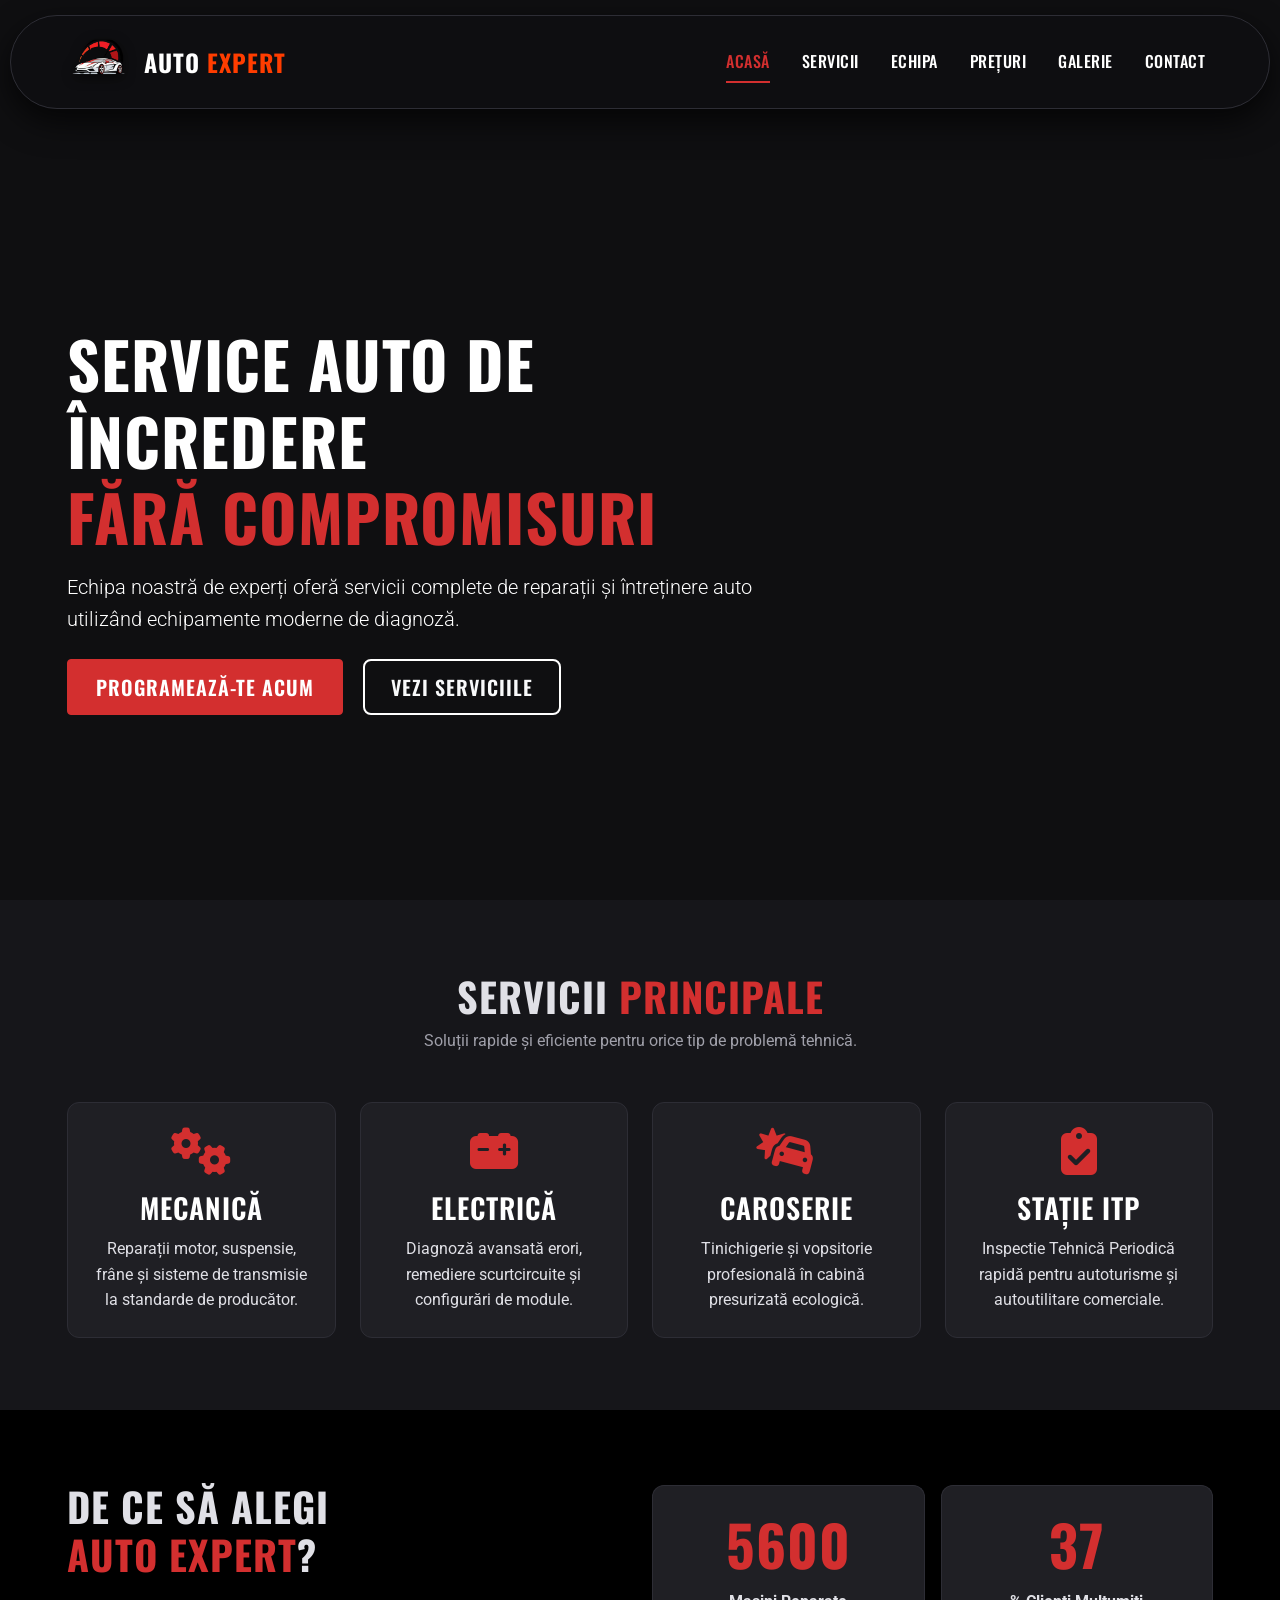
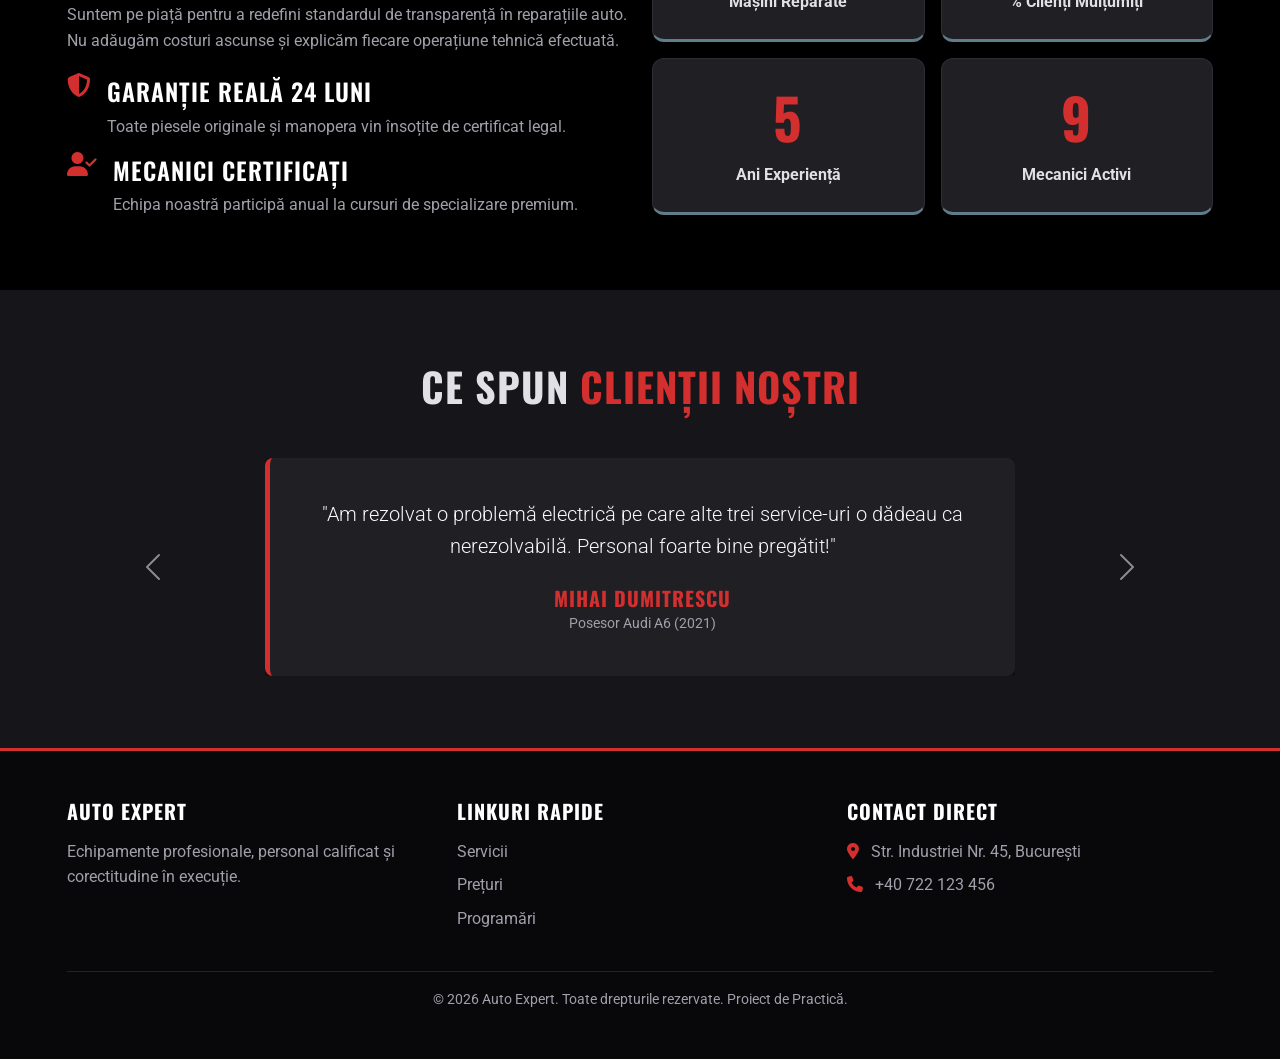
==== index.html @ 899c5a79 "Versiunea finala Auto Expert" ====
<!DOCTYPE html>
<html lang="ro">
<head>
    <meta charset="UTF-8">
    <meta name="viewport" content="width=device-width, initial-scale=1.0">
    <title>Auto Expert | Service Auto Profesional București</title>
    <meta name="description" content="Service auto premium dedicat siguranței tale. Oferim diagnoză computerizată, mecanică, electrică și caroserie cu garanție de 24 de luni.">
    <link href="https://cdn.jsdelivr.net/npm/bootstrap@5.3.2/dist/css/bootstrap.min.css" rel="stylesheet">
    <link href="https://cdnjs.cloudflare.com/ajax/libs/font-awesome/6.4.2/css/all.min.css" rel="stylesheet">
    <link rel="stylesheet" href="css/style.css">
</head>
<body>

<!-- ==========================================================================
   NAVIGARE PREMIUM (CAPSULĂ PLUTITOARE - AUTO EXPERT)
   ========================================================================== -->
<nav class="navbar navbar-expand-lg navbar-dark fixed-top navbar-premium-capsule" aria-label="Meniu Principal">
    <div class="container-fluid px-lg-4">
        <a class="navbar-brand premium-brand-flex" href="index.html">
    <img src="./img/logo/logo.svg" alt="Auto Expert Logo" class="logo-premium-vector">
    
    <span class="brand-text-digital">
        AUTO <span class="brand-text-red">EXPERT</span>
    </span>
</a>
        
        <button class="navbar-toggler" type="button" data-bs-toggle="collapse" data-bs-target="#navbarNav" aria-controls="navbarNav" aria-expanded="false" aria-label="Navigatie">
            <span class="navbar-toggler-icon"></span>
        </button>
        
        <div class="collapse navbar-collapse" id="navbarNav">
            <ul class="navbar-nav ms-auto align-items-center">
                <li class="nav-item"><a class="nav-link active" href="index.html">Acasă</a></li>
                <li class="nav-item"><a class="nav-link" href="services.html">Servicii</a></li>
                <li class="nav-item"><a class="nav-link" href="team.html">Echipa</a></li>
                <li class="nav-item"><a class="nav-link" href="prices.html">Prețuri</a></li>
                <li class="nav-item"><a class="nav-link" href="gallery.html">Galerie</a></li>
                <li class="nav-item"><a class="nav-link" href="contact.html">Contact</a></li>
            </ul>
        </div>
    </div>
</nav>

   <header class="hero-section text-white d-flex align-items-center" style="min-height: 100vh; background: linear-gradient(rgba(15, 15, 17, 0.7), rgba(15, 15, 17, 0.95)), url('https://images.unsplash.com/photo-1503376780353-7e6692767b70?q=80&w=1920') center/cover no-repeat; padding-top: 140px;">
        <div class="container">
            <div class="row">
                <div class="col-lg-8">
                    <h1 class="display-3 fw-bold mb-3">Service Auto de Încredere <br><span class="text-primary-custom">Fără Compromisuri</span></h1>
                    <p class="lead mb-4">Echipa noastră de experți oferă servicii complete de reparații și întreținere auto utilizând echipamente moderne de diagnoză.</p>
                    <a href="contact.html" class="btn btn-primary-custom btn-lg me-3">Programează-te acum</a>
                    <a href="services.html" class="btn btn-outline-light btn-lg">Vezi Serviciile</a>
                </div>
            </div>
        </div>
    </header>

    <section class="py-5 bg-dark-section">
        <div class="container py-4">
            <div class="text-center mb-5">
                <h2 class="h1 fw-bold">Servicii <span class="text-primary-custom">Principale</span></h2>
                <p class="text-muted">Soluții rapide și eficiente pentru orice tip de problemă tehnică.</p>
            </div>
            <div class="row g-4">
                <div class="col-md-3">
                    <div class="custom-card p-4 text-center h-100">
                        <i class="fa-solid fa-gears fa-3x text-primary-custom mb-3"></i>
                        <h3>Mecanică</h3>
                        <p class="text-muted mb-0">Reparații motor, suspensie, frâne și sisteme de transmisie la standarde de producător.</p>
                    </div>
                </div>
                <div class="col-md-3">
                    <div class="custom-card p-4 text-center h-100">
                        <i class="fa-solid fa-car-battery fa-3x text-primary-custom mb-3"></i>
                        <h3>Electrică</h3>
                        <p class="text-muted mb-0">Diagnoză avansată erori, remediere scurtcircuite și configurări de module.</p>
                    </div>
                </div>
                <div class="col-md-3">
                    <div class="custom-card p-4 text-center h-100">
                        <i class="fa-solid fa-car-burst fa-3x text-primary-custom mb-3"></i>
                        <h3>Caroserie</h3>
                        <p class="text-muted mb-0">Tinichigerie și vopsitorie profesională în cabină presurizată ecologică.</p>
                    </div>
                </div>
                <div class="col-md-3">
                    <div class="custom-card p-4 text-center h-100">
                        <i class="fa-solid fa-clipboard-check fa-3x text-primary-custom mb-3"></i>
                        <h3>Stație ITP</h3>
                        <p class="text-muted mb-0">Inspectie Tehnică Periodică rapidă pentru autoturisme și autoutilitare comerciale.</p>
                    </div>
                </div>
            </div>
        </div>
    </section>

    <section class="py-5 bg-black">
        <div class="container py-4">
            <div class="row align-items-center">
                <div class="col-lg-6 mb-4 mb-lg-0">
                    <h2 class="h1 fw-bold mb-4">De ce să alegi <br><span class="text-primary-custom">Auto Expert</span>?</h2>
                    <p class="text-muted mb-4">Suntem pe piață pentru a redefini standardul de transparență în reparațiile auto. Nu adăugăm costuri ascunse și explicăm fiecare operațiune tehnică efectuată.</p>
                    <div class="d-flex mb-3 align-items-start">
                        <i class="fa-solid fa-shield-halved text-primary-custom fa-xl mt-2 me-3"></i>
                        <div>
                            <h4>Garanție Reală 24 Luni</h4>
                            <p class="text-muted mb-0">Toate piesele originale și manopera vin însoțite de certificat legal.</p>
                        </div>
                    </div>
                    <div class="d-flex align-items-start">
                        <i class="fa-solid fa-user-check text-primary-custom fa-xl mt-2 me-3"></i>
                        <div>
                            <h4>Mecanici Certificați</h4>
                            <p class="text-muted mb-0">Echipa noastră participă anual la cursuri de specializare premium.</p>
                        </div>
                    </div>
                </div>
                <div class="col-lg-6">
                    <div class="row g-3">
                        <div class="col-6">
                            <div class="p-4 text-center custom-card counter-box">
                                <h3 class="display-4 fw-bold text-primary-custom counter-val" data-target="15000">0</h3>
                                <p class="text-white mb-0 fw-bold">Mașini Reparate</p>
                            </div>
                        </div>
                        <div class="col-6">
                            <div class="p-4 text-center custom-card counter-box">
                                <h3 class="display-4 fw-bold text-primary-custom counter-val" data-target="98">0</h3>
                                <p class="text-white mb-0 fw-bold">% Clienți Mulțumiți</p>
                            </div>
                        </div>
                        <div class="col-6">
                            <div class="p-4 text-center custom-card counter-box">
                                <h3 class="display-4 fw-bold text-primary-custom counter-val" data-target="12">0</h3>
                                <p class="text-white mb-0 fw-bold">Ani Experiență</p>
                            </div>
                        </div>
                        <div class="col-6">
                            <div class="p-4 text-center custom-card counter-box">
                                <h3 class="display-4 fw-bold text-primary-custom counter-val" data-target="24">0</h3>
                                <p class="text-white mb-0 fw-bold">Mecanici Activi</p>
                            </div>
                        </div>
                    </div>
                </div>
            </div>
        </div>
    </section>

    <section class="py-5 bg-dark-section">
        <div class="container py-4">
            <div class="text-center mb-5">
                <h2 class="h1 fw-bold">Ce Spun <span class="text-primary-custom">Clienții Noștri</span></h2>
            </div>
            <div id="testimonialCarousel" class="carousel slide" data-bs-ride="carousel">
                <div class="carousel-inner mx-auto" style="max-width: 750px;">
                    <div class="carousel-item active">
                        <div class="testimonial-item text-center">
                            <p class="lead text-light italic">"Am rezolvat o problemă electrică pe care alte trei service-uri o dădeau ca nerezolvabilă. Personal foarte bine pregătit!"</p>
                            <h5 class="mt-4 text-primary-custom fw-bold mb-0">Mihai Dumitrescu</h5>
                            <small class="text-muted">Posesor Audi A6 (2021)</small>
                        </div>
                    </div>
                    <div class="carousel-item">
                        <div class="testimonial-item text-center">
                            <p class="lead text-light italic">"Transparență maximă! Mi s-a trimis filmare pe WhatsApp cu piesele defecte înainte de înlocuire. Recomand cu drag."</p>
                            <h5 class="mt-4 text-primary-custom fw-bold mb-0">Raluca Ionescu</h5>
                            <small class="text-muted">Posesor VW Golf 7 (2018)</small>
                        </div>
                    </div>
                </div>
                <button class="carousel-control-prev" type="button" data-bs-target="#testimonialCarousel" data-bs-slide="prev">
                    <span class="carousel-control-prev-icon" aria-hidden="true"></span>
                </button>
                <button class="carousel-control-next" type="button" data-bs-target="#testimonialCarousel" data-bs-slide="next">
                    <span class="carousel-control-next-icon" aria-hidden="true"></span>
                </button>
            </div>
        </div>
    </section>

    <footer class="py-5 text-white">
        <div class="container">
            <div class="row g-4">
                <div class="col-md-4">
                    <h5 class="fw-bold mb-3">AUTO EXPERT</h5>
                    <p class="text-muted">Echipamente profesionale, personal calificat și corectitudine în execuție.</p>
                </div>
                <div class="col-md-4">
                    <h5 class="fw-bold mb-3">Linkuri Rapide</h5>
                    <ul class="list-unstyled">
                        <li><a href="services.html" class="text-muted text-decoration-none d-block mb-2">Servicii</a></li>
                        <li><a href="prices.html" class="text-muted text-decoration-none d-block mb-2">Prețuri</a></li>
                        <li><a href="contact.html" class="text-muted text-decoration-none d-block mb-2">Programări</a></li>
                    </ul>
                </div>
                <div class="col-md-4">
                    <h5 class="fw-bold mb-3">Contact Direct</h5>
                    <p class="text-muted mb-2"><i class="fa-solid fa-location-dot text-primary-custom me-2"></i> Str. Industriei Nr. 45, București</p>
                    <p class="text-muted mb-2"><i class="fa-solid fa-phone text-primary-custom me-2"></i> +40 722 123 456</p>
                </div>
            </div>
            <hr class="border-secondary mt-4">
            <div class="text-center text-muted small">&copy; 2026 Auto Expert. Toate drepturile rezervate. Proiect de Practică.</div>
        </div>
    </footer>

    <button id="backToTop" aria-label="Mergi în sus"><i class="fa-solid fa-arrow-up"></i></button>

    <script src="https://cdn.jsdelivr.net/npm/bootstrap@5.3.2/dist/js/bootstrap.bundle.min.js"></script>
    <script src="js/main.js"></script>
</body>
</html>
---- css/style.css ----
/* ==========================================================================
   1. CONFIGURĂRI GENERALE & VARIABILE
   ========================================================================== */
@import url('https://fonts.googleapis.com/css2?family=Oswald:wght@400;600;700&family=Roboto:wght@300;400;500;700&display=swap');

:root {
    /* Paleta de culori premium (Dark & Red) */
    --primary-color: #D32F2F;        
    --primary-hover: #B71C1C;        
    --accent-color: #607D8B;         
    --bg-dark: #0F0F11;              
    --bg-section: #16161A;           
    --bg-card: #1F1F24;              
    --border-color: #2D2D35;         
    
    /* Culori text cu contrast ridicat */
    --text-light: #FFFFFF;           
    --text-body: #E0E0E6;            
    --text-muted: #A0A0AA;           
    
    /* Tipografie, Spațiere și Efecte */
    --font-title: 'Oswald', sans-serif;
    --font-body: 'Roboto', sans-serif;
    --navbar-height: 85px;
    --transition-smooth: all 0.3s cubic-bezier(0.4, 0, 0.2, 1);
    --card-shadow: 0 8px 24px rgba(0, 0, 0, 0.6);
    --glow-effect: 0 0 15px rgba(211, 47, 47, 0.4);
}

/* ==========================================================================
   2. RESETĂRI & STILURI DE BAZĂ (ELEMENTE HTML)
   ========================================================================== */
*, *::before, *::after {
    box-sizing: border-box;
    margin: 0;
    padding: 0;
}

body {
    font-family: var(--font-body);
    background-color: var(--bg-dark);
    color: var(--text-body);
    line-height: 1.6;
    overflow-x: hidden;
    -webkit-font-smoothing: antialiased;
}

h1, h2, h3, h4, h5, h6 {
    font-family: var(--font-title);
    text-transform: uppercase;
    letter-spacing: 1px;
    font-weight: 600;
    color: var(--text-light);
}

/* Utilitare text și structură secundară */
.text-muted {
    color: var(--text-muted) !important;
}

.text-primary-custom {
    color: var(--primary-color) !important;
}

.cursor-pointer {
    cursor: pointer;
}

img {
    max-width: 100%;
    height: auto;
    display: block;
}

/* Layout utilitar pentru pagini secundare */
.page-padding {
    padding-top: calc(var(--navbar-height) + 50px) !important;
    padding-bottom: 80px;
}

.bg-dark-section {
    background-color: var(--bg-section);
}

.bg-black {
    background-color: #0A0A0C;
}

/* ==========================================================================
   3. STRUCTURĂ NAVIGARE (NAVBAR FIXED)
   ========================================================================== */

   .navbar {
    background-color: rgba(15, 15, 17, 0.95) !important;
    backdrop-filter: blur(10px);
    -webkit-backdrop-filter: blur(10px);
    border-bottom: 2px solid var(--primary-color);
    padding: 15px 0;
    transition: var(--transition-smooth);
    z-index: 1030;
}

.navbar-brand {
    font-family: var(--font-title);
    font-size: 1.6rem;
    letter-spacing: 2px;
}

.nav-link {
    font-family: var(--font-title);
    color: var(--text-light) !important;
    text-transform: uppercase;
    font-size: 1rem;
    font-weight: 500;
    letter-spacing: 0.5px;
    padding: 8px 16px !important;
    position: relative;
    transition: var(--transition-smooth);
}

.nav-link:hover, 
.nav-link.active {
    color: var(--primary-color) !important;
}

/* Efect premium linie de decor la hover (Desktop) */
@media (min-width: 1200px) {
    .nav-link::after {
        content: '';
        position: absolute;
        width: 0;
        height: 2px;
        bottom: 0;
        left: 16px;
        background-color: var(--primary-color);
        transition: var(--transition-smooth);
    }
    .nav-link:hover::after,
    .nav-link.active::after {
        width: calc(100% - 32px);
    }
}

.navbar-toggler {
    border: 1px solid var(--primary-color);
    padding: 6px 10px;
}

.navbar-toggler:focus {
    box-shadow: var(--glow-effect);
    outline: none;
}

/* ==========================================================================
   4. ECRANUL PRINCIPAL (HERO SECTION & FILTRE)
   ========================================================================== */
.hero-section {
    position: relative;
    min-height: 100vh;
    padding-top: calc(var(--navbar-height) + 40px);
    background: linear-gradient(rgba(15, 15, 17, 0.7), rgba(15, 15, 17, 0.95)), 
                url('https://images.unsplash.com/photo-1503376780353-7e6692767b70?q=80&w=1920') center/cover no-repeat;
    z-index: 1;
}

/* Filtre tip pastilă (Portofoliu / Servicii) */
.filter-container-pill {
    background-color: #0A0A0C !important;
    border: 1px solid var(--border-color) !important;
}

.filter-btn {
    font-family: var(--font-title);
    text-transform: uppercase;
    color: var(--text-body) !important;
    font-weight: 500;
    border: 1px solid transparent;
    padding: 8px 20px;
    transition: var(--transition-smooth);
}

.filter-btn:hover, 
.filter-btn.active {
    background-color: var(--primary-color) !important;
    border-color: var(--primary-color) !important;
    color: var(--text-light) !important;
    box-shadow: var(--glow-effect);
}

/* ==========================================================================
   5. BUTOANE ȘI CARDURI UNIVERSALE (UI PREMIUM)
   ========================================================================== */
/* Butonul Custom Roșu */
.btn-primary-custom, 
.btn-danger {
    background-color: var(--primary-color) !important;
    border-color: var(--primary-color) !important;
    color: var(--text-light) !important;
    font-family: var(--font-title);
    text-transform: uppercase;
    font-weight: 600;
    letter-spacing: 1px;
    padding: 12px 28px;
    border-radius: 4px;
    transition: var(--transition-smooth);
}

.btn-primary-custom:hover, 
.btn-danger:hover {
    background-color: var(--primary-hover) !important;
    border-color: var(--primary-hover) !important;
    transform: translateY(-2px);
    box-shadow: var(--glow-effect);
}

/* Butonul de contur Outline */
.btn-outline-light {
    border: 2px solid var(--text-light) !important;
    font-family: var(--font-title);
    text-transform: uppercase;
    font-weight: 600;
    letter-spacing: 1px;
    padding: 11px 26px;
    transition: var(--transition-smooth);
}

.btn-outline-light:hover {
    background-color: var(--text-light) !important;
    color: var(--bg-dark) !important;
    transform: translateY(-2px);
}

/* Structura de Card Premium */
.card, 
.custom-card {
    background-color: var(--bg-card) !important;
    border: 1px solid var(--border-color) !important;
    border-radius: 12px !important;
    overflow: hidden;
    transition: var(--transition-smooth);
}

.card:hover, 
.custom-card:hover {
    transform: translateY(-5px);
    border-color: var(--primary-color) !important;
    box-shadow: var(--card-shadow);
}

.card-body, 
.custom-card {
    color: var(--text-body) !important;
}

.card-body p, 
.custom-card p, 
.card-text {
    color: var(--text-body) !important;
}

.card-body h3, 
.custom-card h3 {
    margin-bottom: 12px;
}

.card-body i, 
.custom-card i {
    transition: var(--transition-smooth);
}

.card:hover i, 
.custom-card:hover i {
    transform: scale(1.1);
}

/* --- ADAUGĂ CODUL DE MAI JOS AICI (LA FINALUL SECȚIUNII 5) --- */
.custom-card .card-img-top {
    height: 220px;          /* Forțează înălțimea egală pe toate cardurile */
    object-fit: cover;      /* Decupează imaginea inteligent fără să o deformeze */
    width: 100%;            /* Se întinde perfect pe lățime */
}

/* ==========================================================================
   6. PAGINA DE PREȚURI & TESTIMONIALE
   ========================================================================== */
/* Citate / Testimoniale */
blockquote, 
.blockquote-custom {
    position: relative;
    padding: 15px 0;
    margin: 20px auto;
}

blockquote::before, 
blockquote::after {
    content: '”';
    color: var(--primary-color) !important;
    font-size: 3.5rem;
    font-family: var(--font-title);
    line-height: 0;
    vertical-align: middle;
    display: inline-block;
    margin: 0 10px;
}

.testimonial-item {
    background-color: var(--bg-card);
    padding: 40px;
    border-radius: 8px;
    border-left: 5px solid var(--primary-color);
    box-shadow: var(--card-shadow);
}

/* Stiluri Tabel Prețuri */
.table-dark {
    --bs-table-bg: var(--bg-card) !important;
    --bs-table-hover-bg: #25252B !important;
    border-color: var(--border-color) !important;
}

#pricesTable th {
    font-family: var(--font-title);
    text-transform: uppercase;
    background-color: #141418;
    color: var(--text-light) !important;
    padding: 16px;
    border-bottom: 2px solid var(--primary-color);
}

#pricesTable td {
    padding: 16px;
    color: var(--text-body) !important;
    vertical-align: middle;
}

#pricesTable tr:hover td {
    color: var(--text-light) !important;
}

/* ==========================================================================
   7. PAGINA ECHIPĂ (TEAM SECTION)
   ========================================================================== */
.team-section .card-title, 
.team-member-name {
    color: var(--text-light) !important;
    font-family: var(--font-title);
    font-size: 1.4rem;
    margin-bottom: 5px;
}

.team-section .member-role, 
.team-member-role {
    color: var(--primary-color) !important; 
    font-weight: 700;
    text-transform: uppercase;
    font-size: 0.9rem;
    letter-spacing: 0.5px;
}

.team-section .text-muted, 
.team-member-bio {
    color: var(--text-body) !important; 
    margin-top: 12px;
}

/* ==========================================================================
   8. COMPONENTE DE FORMULAR & ACCORDION (OVERRIDES BOOTSTRAP)
   ========================================================================== */
.form-control, 
.form-select, 
input[type="date"] {
    background-color: var(--bg-dark) !important;
    color: var(--text-light) !important;
    border: 1px solid var(--border-color) !important;
    padding: 12px 16px;
    border-radius: 6px;
    transition: var(--transition-smooth);
}

.form-control:focus, 
.form-select:focus {
    border-color: var(--primary-color) !important;
    box-shadow: var(--glow-effect) !important;
    outline: none;
}

/* Validări Formular */
.form-control.is-invalid, 
.form-select.is-invalid {
    border-color: #DC3545 !important;
    box-shadow: 0 0 10px rgba(220, 53, 69, 0.2) !important;
}

.form-control.is-valid, 
.form-select.is-valid {
    border-color: #198754 !important;
    box-shadow: 0 0 10px rgba(25, 135, 84, 0.2) !important;
}

/* Acordeon */
.accordion-item {
    background-color: var(--bg-card) !important;
    margin-bottom: 12px;
    border: 1px solid var(--border-color) !important;
    border-radius: 8px !important;
    overflow: hidden;
}

.accordion-button {
    background-color: var(--bg-card) !important;
    color: var(--text-light) !important;
    font-family: var(--font-title);
    text-transform: uppercase;
    font-size: 1.1rem;
    padding: 18px 24px;
    box-shadow: none !important;
}

.accordion-button:not(.collapsed) {
    color: var(--primary-color) !important;
    border-bottom: 1px solid var(--border-color);
}

.accordion-button::after {
    filter: invert(1); 
}

/* ==========================================================================
   9. ELEMENTE AUXILIARE (COUNTERS, FOOTER & BACK TO TOP)
   ========================================================================== */
.counter-box {
    border-bottom: 3px solid var(--accent-color) !important;
}

.counter-box:hover {
    border-bottom: 3px solid var(--primary-color) !important;
}

/* Buton Înapoi Sus */
#backToTop {
    position: fixed;
    bottom: 30px;
    right: 30px;
    width: 48px;
    height: 48px;
    background-color: var(--primary-color);
    color: var(--text-light);
    border: none;
    border-radius: 6px;
    display: none;
    align-items: center;
    justify-content: center;
    z-index: 999;
    cursor: pointer;
    box-shadow: var(--card-shadow);
    transition: var(--transition-smooth);
}

#backToTop:hover {
    background-color: var(--primary-hover);
    transform: translateY(-5px);
}

/* Subsol (Footer) */
footer {
    background-color: #08080A !important;
    border-top: 3px solid var(--primary-color);
}

footer h5 {
    letter-spacing: 1px;
}

.transition-link {
    transition: var(--transition-smooth);
}

.transition-link:hover {
    color: var(--primary-color) !important;
    padding-left: 5px;
}

/* ==========================================================================
   10. MEDIA QUERIES (RESPONSIVENESS COMPLET)
   ========================================================================== */

/* Dispozitive Mobile (<768px) */
@media (max-width: 767.98px) {
    :root {
        --navbar-height: 75px;
    }
    .hero-section h1 {
        font-size: 2.3rem !important;
    }
    .page-padding {
        padding-top: calc(var(--navbar-height) + 30px) !important;
        padding-bottom: 50px;
    }
    .navbar-nav .nav-link {
        padding: 14px 20px !important; 
        border-bottom: 1px solid var(--border-color);
    }
    .navbar-nav .nav-item:last-child .nav-link {
        border-bottom: none;
    }
    blockquote::before, 
    blockquote::after {
        font-size: 2.5rem;
    }
    .testimonial-item {
        padding: 25px 20px;
    }
}

/* Tablete (768px - 1199.98px) */
@media (min-width: 768px) and (max-width: 1199.98px) {
    .hero-section h1 {
        font-size: 3.5rem !important;
    }
    .page-padding {
        padding-top: calc(var(--navbar-height) + 40px) !important;
    }
}

/* Desktop de rezoluție înaltă (≥1200px) */
@media (min-width: 1200px) {
    .container {
        max-width: 1170px;
    }
}
/* ==========================================================================
   CONTROL EXACT DIMENSIUNI ȘI ALINIERE LOGO (FĂRĂ REZIDUURI)
   ========================================================================== */

/* Containerul principal flexibil al brandului */
.premium-brand-flex {
    display: flex;
    align-items: center;
    gap: 5px; /* Distanță ideală între mașină și text */
    padding: 0 !important;
    margin: 0;
}

/* LOGO-UL ACUM OCUPĂ MAXIMUL DE SPAȚIU UTIL DIN INTERIOR */
.logo-premium-vector {
    height: 80px; /* Înălțime mărită substanțial, perfectă pentru capsulă */
    width: auto;  /* Raportul de aspect se păstrează automat datorită noului viewBox */
    object-fit: contain;
    background: transparent !important;
    
    /* Umbră fină de decupaj pentru a scoate mașina albă în evidență pe fundalul dark */
    filter: drop-shadow(0 3px 6px rgba(0, 0, 0, 0.6));
    
    transition: transform 0.25s ease;
}

/* Stil text modern */
.brand-text-digital {
    font-family: 'Oswald', sans-serif;
    font-size: 1.5rem;
    font-weight: 700;
    letter-spacing: 1px;
    color: #FFFFFF !important;
    text-transform: uppercase;
    line-height: 1; /* Elimină orice padding nativ de sub text */
}

.brand-text-red {
    color: #FF3D00 !important; /* Calibrat perfect cu nuanța nouă a vitezometrului */
}

/* Efect discret la hover */
.premium-brand-flex:hover .logo-premium-vector {
    transform: scale(1.05);
}

/* REGLAJE GENERALE CAPSULĂ NAV (Desktop) */
@media (min-width: 992px) {
    .navbar.navbar-premium-capsule {
        top: 15px !important;
        max-width: 1260px;
        margin-left: auto;
        margin-right: auto;
        border-radius: 50px !important;
        border: 1px solid #2D2D35 !important;
        background-color: rgba(15, 15, 17, 0.94) !important;
        backdrop-filter: blur(12px) !important;
        -webkit-backdrop-filter: blur(12px) !important;
        padding: 6px 24px !important; /* Spacere optime pentru a acomoda logo-ul mărit */
        box-shadow: 0 12px 32px rgba(0, 0, 0, 0.7);
    }
}

/* CORECTARE AUTOMATĂ PENTRU MOBIL */
@media (max-width: 991.98px) {
    .logo-premium-vector {
        height: 40px; /* Adaptare perfectă pentru ecrane mici */
    }
    .brand-text-digital {
        font-size: 1.3rem;
    }
}
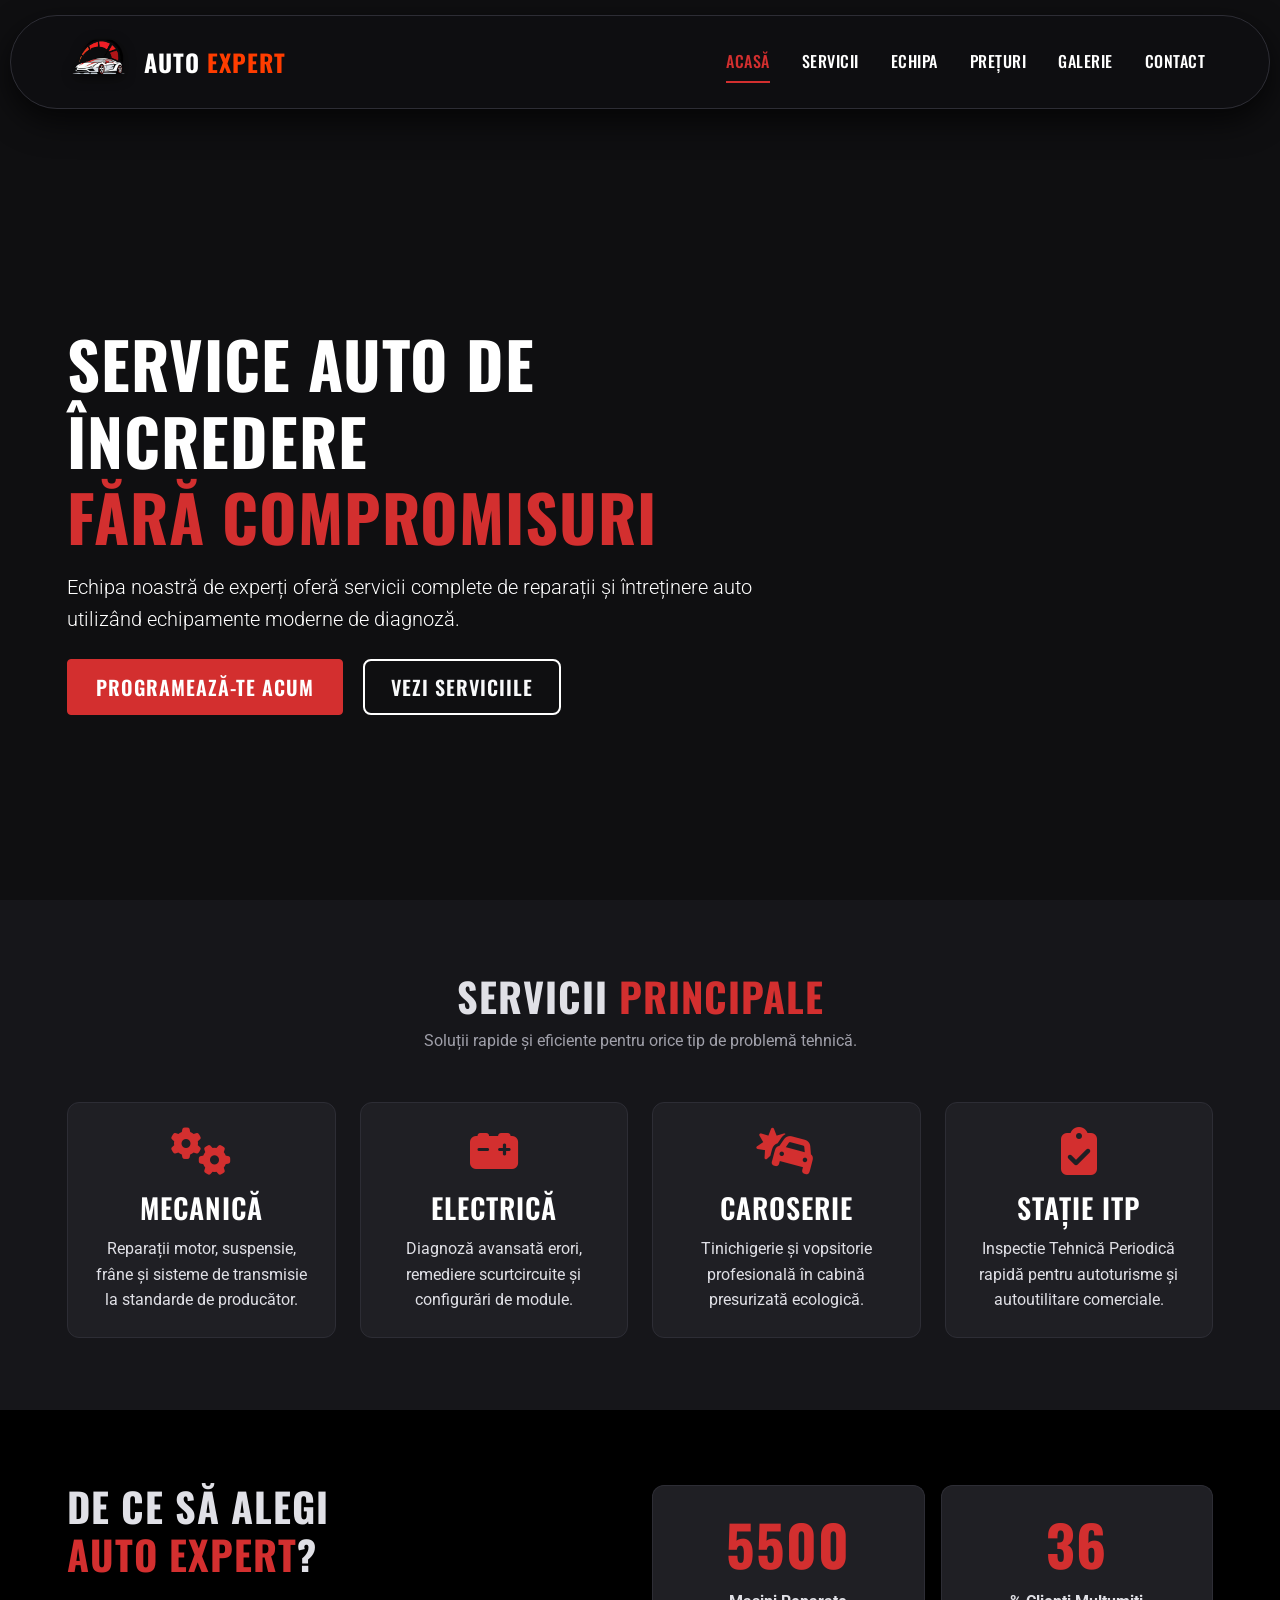
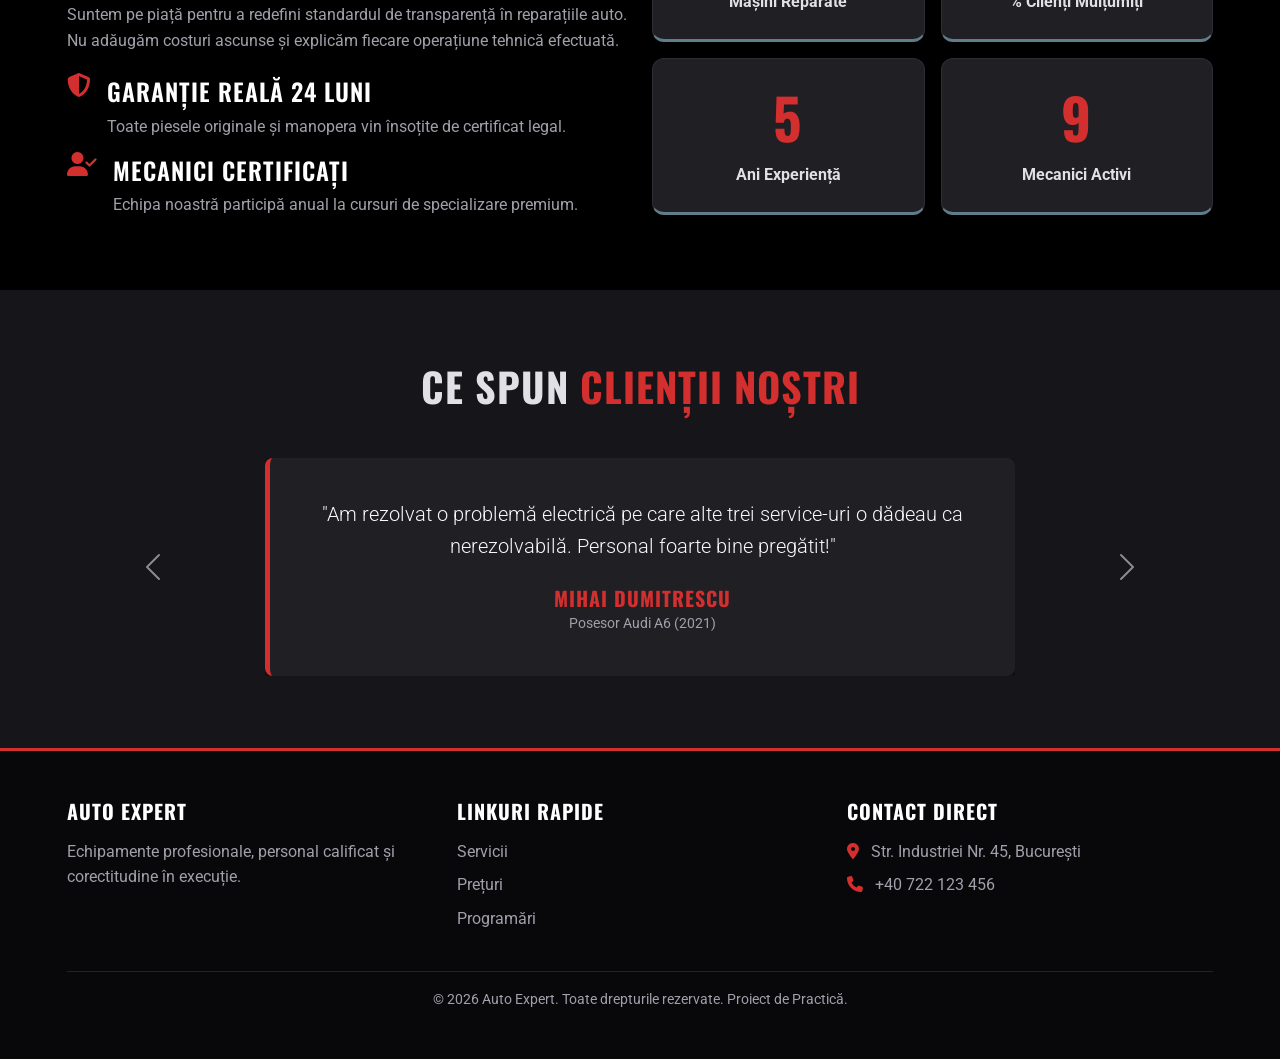
==== commit 8f6acc25: "Actualizare cod" ====
--- a/index.html
+++ b/index.html
@@ -3,7 +3,7 @@
 <head>
     <meta charset="UTF-8">
     <meta name="viewport" content="width=device-width, initial-scale=1.0">
-    <title>Auto Expert | Service Auto Profesional București</title>
+    <title>Auto Expert | Service Auto Profesional Chișinău</title>
     <meta name="description" content="Service auto premium dedicat siguranței tale. Oferim diagnoză computerizată, mecanică, electrică și caroserie cu garanție de 24 de luni.">
     <link href="https://cdn.jsdelivr.net/npm/bootstrap@5.3.2/dist/css/bootstrap.min.css" rel="stylesheet">
     <link href="https://cdnjs.cloudflare.com/ajax/libs/font-awesome/6.4.2/css/all.min.css" rel="stylesheet">
--- a/css/style.css
+++ b/css/style.css
@@ -4,7 +4,6 @@
 @import url('https://fonts.googleapis.com/css2?family=Oswald:wght@400;600;700&family=Roboto:wght@300;400;500;700&display=swap');
 
 :root {
-    /* Paleta de culori premium (Dark & Red) */
     --primary-color: #D32F2F;        
     --primary-hover: #B71C1C;        
     --accent-color: #607D8B;         
@@ -484,7 +483,6 @@
    10. MEDIA QUERIES (RESPONSIVENESS COMPLET)
    ========================================================================== */
 
-/* Dispozitive Mobile (<768px) */
 @media (max-width: 767.98px) {
     :root {
         --navbar-height: 75px;
@@ -496,13 +494,45 @@
         padding-top: calc(var(--navbar-height) + 30px) !important;
         padding-bottom: 50px;
     }
+
+    /* ---- REGLAJE MENIU COMOD FĂRĂ HAMBURGER ---- */
+    /* 1. Ascundem complet butonul cu 3 linii */
+    .navbar-toggler {
+        display: none !important;
+    }
+
+    /* 2. Forțăm meniul să stea deschis nativ */
+    .navbar-collapse {
+        display: flex !important;
+        flex-basis: auto;
+    }
+
+    /* 3. Așezăm link-urile orizontal și activăm scroll-ul lateral cu degetul */
+    .navbar-nav {
+        flex-direction: row !important;
+        justify-content: flex-start !important;
+        overflow-x: auto !important;
+        white-space: nowrap !important;
+        width: 100%;
+        padding-top: 5px;
+        padding-bottom: 5px;
+        -webkit-overflow-scrolling: touch;
+    }
+
+    /* 4. Stilzăm link-urile individuale să fie aerisite ca niște butoane */
     .navbar-nav .nav-link {
-        padding: 14px 20px !important; 
-        border-bottom: 1px solid var(--border-color);
-    }
-    .navbar-nav .nav-item:last-child .nav-link {
-        border-bottom: none;
-    }
+        padding: 6px 12px !important; 
+        margin-right: 8px !important;
+        border-bottom: none !important; /* Eliminăm vechea linie de dedesubt */
+        font-size: 0.9rem !important;
+    }
+
+    /* 5. Ascundem bara de scroll urâtă din subsolul meniului */
+    .navbar-nav::-webkit-scrollbar {
+        display: none !important;
+    }
+    /* ------------------------------------------- */
+
     blockquote::before, 
     blockquote::after {
         font-size: 2.5rem;
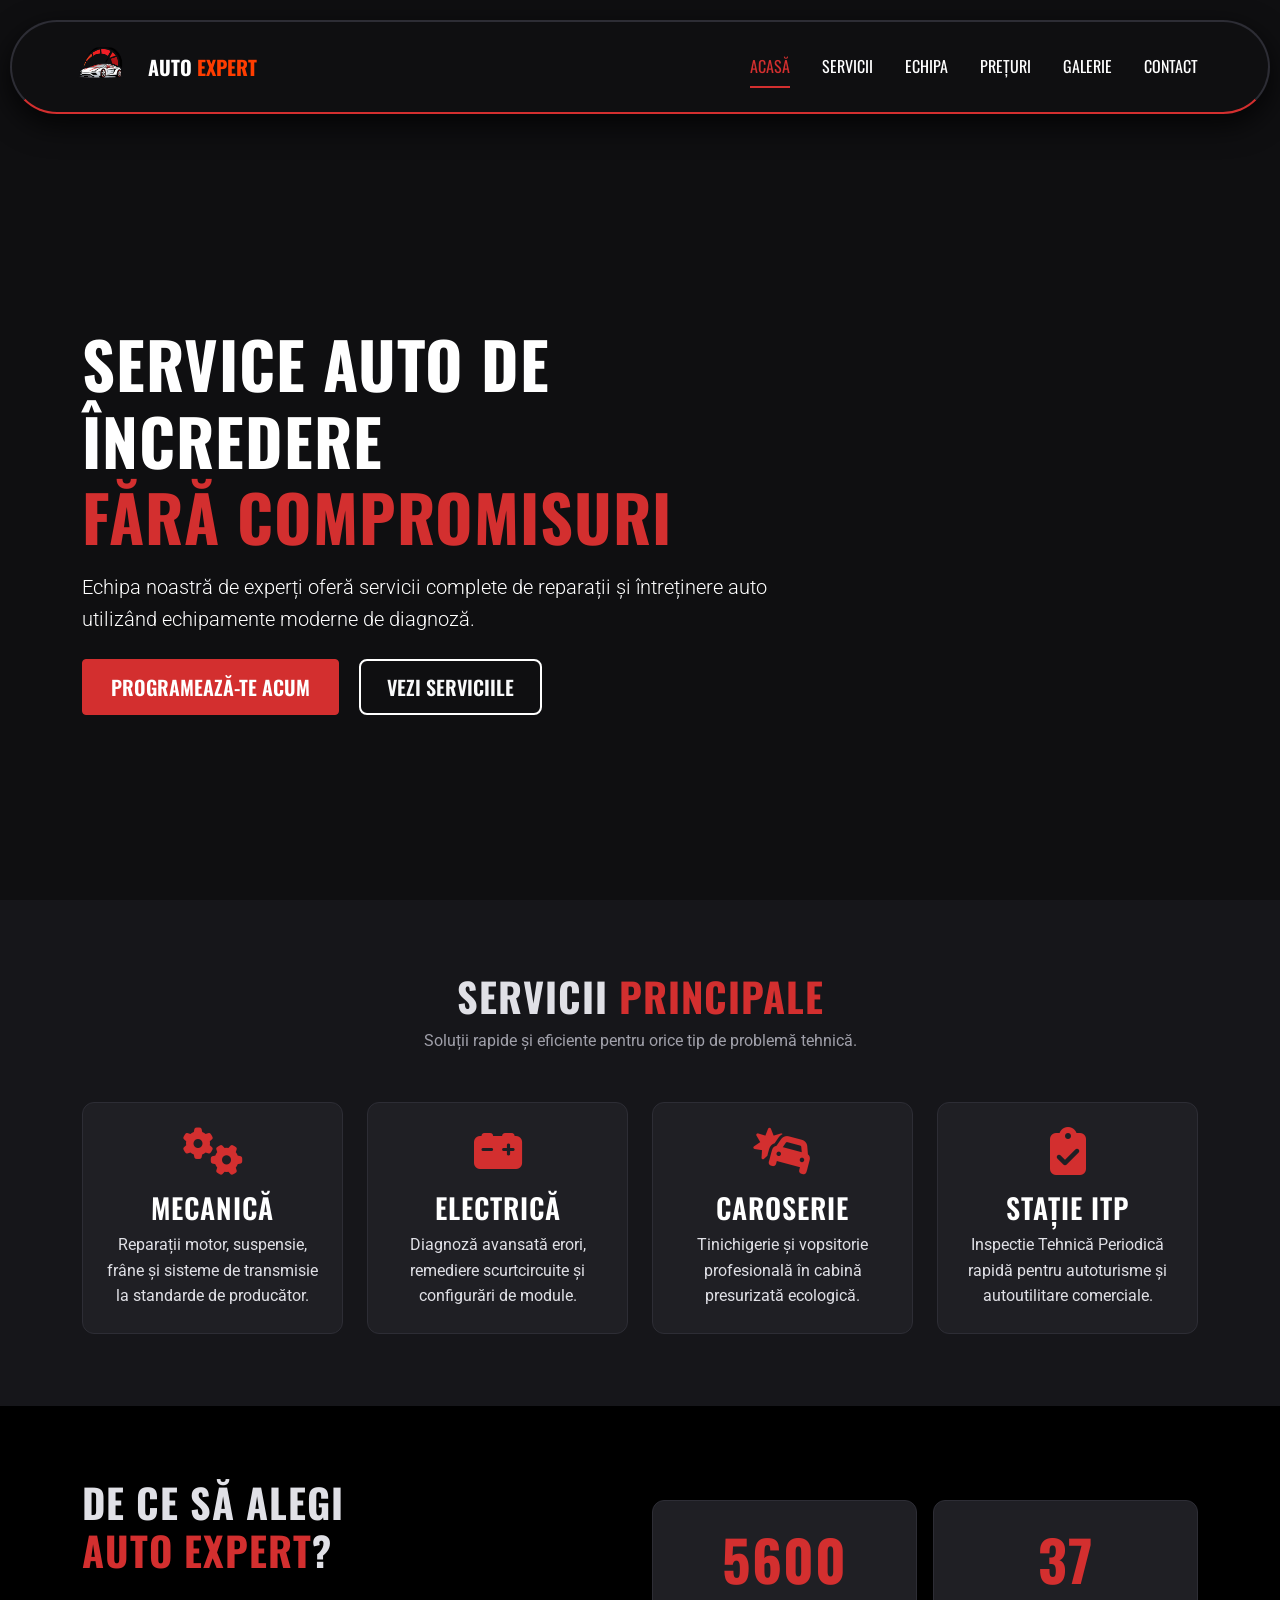
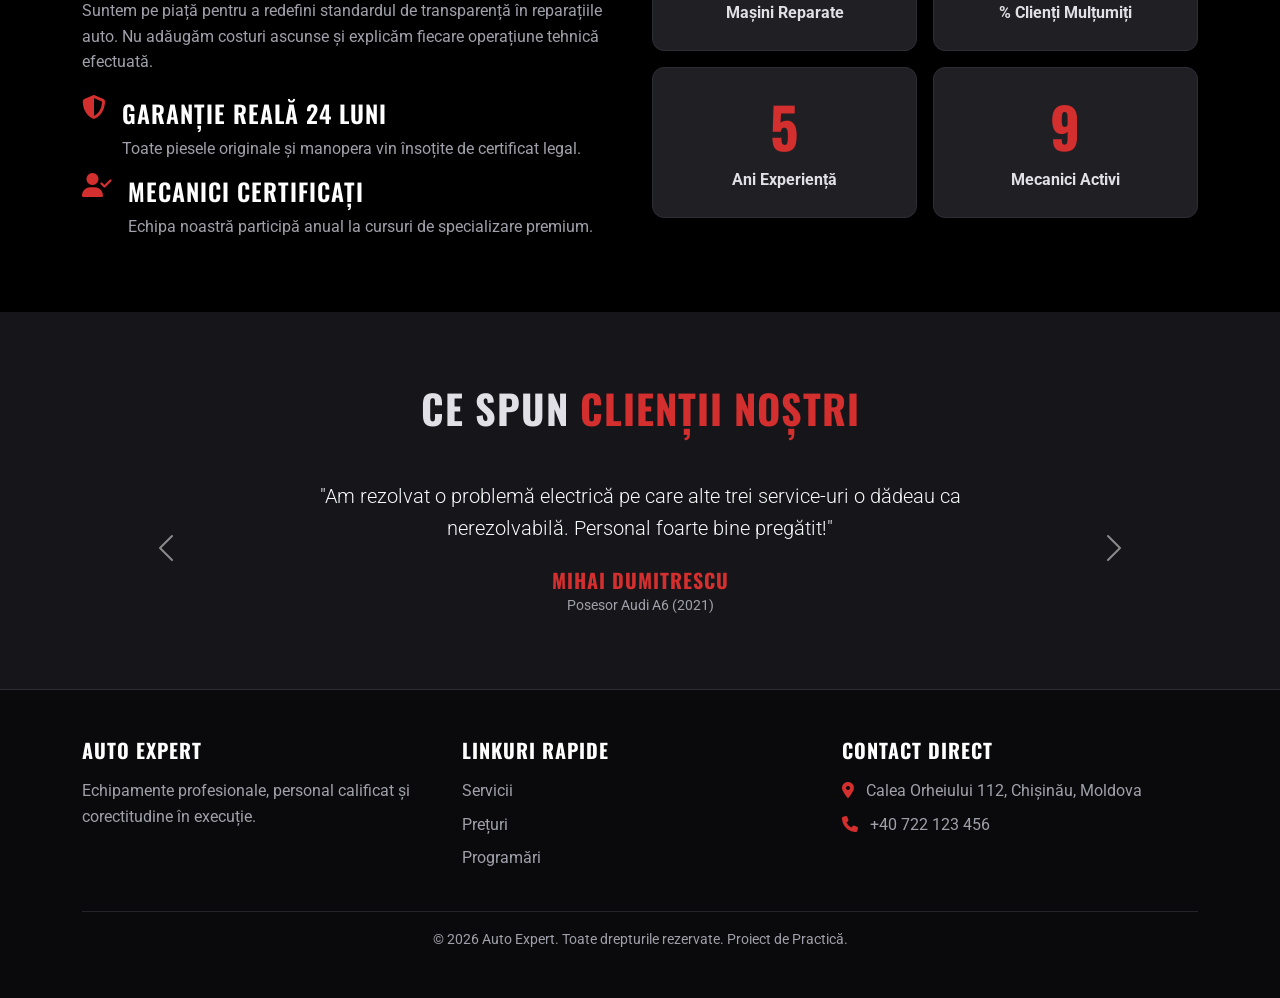
==== commit 24b8cda5: "Mutat descrierile" ====
--- a/index.html
+++ b/index.html
@@ -11,9 +11,7 @@
 </head>
 <body>
 
-<!-- ==========================================================================
-   NAVIGARE PREMIUM (CAPSULĂ PLUTITOARE - AUTO EXPERT)
-   ========================================================================== -->
+   <!-- navbar - AUTO EXPERT -->
 <nav class="navbar navbar-expand-lg navbar-dark fixed-top navbar-premium-capsule" aria-label="Meniu Principal">
     <div class="container-fluid px-lg-4">
         <a class="navbar-brand premium-brand-flex" href="index.html">
@@ -195,7 +193,7 @@
                 </div>
                 <div class="col-md-4">
                     <h5 class="fw-bold mb-3">Contact Direct</h5>
-                    <p class="text-muted mb-2"><i class="fa-solid fa-location-dot text-primary-custom me-2"></i> Str. Industriei Nr. 45, București</p>
+                    <p class="text-muted mb-2"><i class="fa-solid fa-location-dot text-primary-custom me-2"></i> Calea Orheiului 112, Chișinău, Moldova</p>
                     <p class="text-muted mb-2"><i class="fa-solid fa-phone text-primary-custom me-2"></i> +40 722 123 456</p>
                 </div>
             </div>
--- a/css/style.css
+++ b/css/style.css
@@ -1,34 +1,18 @@
-/* ==========================================================================
-   1. CONFIGURĂRI GENERALE & VARIABILE
-   ========================================================================== */
 @import url('https://fonts.googleapis.com/css2?family=Oswald:wght@400;600;700&family=Roboto:wght@300;400;500;700&display=swap');
 
 :root {
-    --primary-color: #D32F2F;        
-    --primary-hover: #B71C1C;        
-    --accent-color: #607D8B;         
-    --bg-dark: #0F0F11;              
-    --bg-section: #16161A;           
-    --bg-card: #1F1F24;              
-    --border-color: #2D2D35;         
-    
-    /* Culori text cu contrast ridicat */
-    --text-light: #FFFFFF;           
-    --text-body: #E0E0E6;            
-    --text-muted: #A0A0AA;           
-    
-    /* Tipografie, Spațiere și Efecte */
-    --font-title: 'Oswald', sans-serif;
-    --font-body: 'Roboto', sans-serif;
-    --navbar-height: 85px;
-    --transition-smooth: all 0.3s cubic-bezier(0.4, 0, 0.2, 1);
-    --card-shadow: 0 8px 24px rgba(0, 0, 0, 0.6);
-    --glow-effect: 0 0 15px rgba(211, 47, 47, 0.4);
-}
-
-/* ==========================================================================
-   2. RESETĂRI & STILURI DE BAZĂ (ELEMENTE HTML)
-   ========================================================================== */
+    --primary: #D32F2F;
+    --primary-hover: #B71C1C;
+    --dark: #0F0F11;
+    --section: #16161A;
+    --card: #1F1F24;
+    --border: #2D2D35;
+    --text: #FFFFFF;
+    --text-body: #E0E0E6;
+    --text-muted: #A0A0AA;
+    --glow: 0 0 15px rgba(211,47,47,0.4);
+}
+
 *, *::before, *::after {
     box-sizing: border-box;
     margin: 0;
@@ -36,33 +20,11 @@
 }
 
 body {
-    font-family: var(--font-body);
-    background-color: var(--bg-dark);
+    font-family: 'Roboto', sans-serif;
+    background-color: var(--dark);
     color: var(--text-body);
     line-height: 1.6;
     overflow-x: hidden;
-    -webkit-font-smoothing: antialiased;
-}
-
-h1, h2, h3, h4, h5, h6 {
-    font-family: var(--font-title);
-    text-transform: uppercase;
-    letter-spacing: 1px;
-    font-weight: 600;
-    color: var(--text-light);
-}
-
-/* Utilitare text și structură secundară */
-.text-muted {
-    color: var(--text-muted) !important;
-}
-
-.text-primary-custom {
-    color: var(--primary-color) !important;
-}
-
-.cursor-pointer {
-    cursor: pointer;
 }
 
 img {
@@ -71,562 +33,292 @@
     display: block;
 }
 
-/* Layout utilitar pentru pagini secundare */
+h1, h2, h3, h4, h5, h6 {
+    font-family: 'Oswald', sans-serif;
+    text-transform: uppercase;
+    letter-spacing: 1px;
+    font-weight: 600;
+    color: var(--text);
+}
+
+.text-muted { color: var(--text-muted) !important; }
+.text-primary-custom { color: var(--primary) !important; }
+.bg-dark-section { background-color: var(--section); }
+.bg-black { background-color: #0A0A0C; }
+
 .page-padding {
-    padding-top: calc(var(--navbar-height) + 50px) !important;
+    padding-top: 140px !important;
     padding-bottom: 80px;
 }
 
-.bg-dark-section {
-    background-color: var(--bg-section);
-}
-
-.bg-black {
-    background-color: #0A0A0C;
-}
-
-/* ==========================================================================
-   3. STRUCTURĂ NAVIGARE (NAVBAR FIXED)
-   ========================================================================== */
-
-   .navbar {
-    background-color: rgba(15, 15, 17, 0.95) !important;
-    backdrop-filter: blur(10px);
-    -webkit-backdrop-filter: blur(10px);
-    border-bottom: 2px solid var(--primary-color);
+/*navbar*/
+.navbar.navbar-premium-capsule {
+    background-color: var(--dark) !important; 
+    border-bottom: 2px solid var(--primary);
     padding: 15px 0;
-    transition: var(--transition-smooth);
     z-index: 1030;
-}
-
-.navbar-brand {
-    font-family: var(--font-title);
-    font-size: 1.6rem;
-    letter-spacing: 2px;
-}
-
-.nav-link {
-    font-family: var(--font-title);
-    color: var(--text-light) !important;
+    box-shadow: 0 10px 30px rgba(0, 0, 0, 0.8);
+    transition: all 0.3s ease;
+}
+
+/*capsula rotunda ecrane mari */
+@media (min-width: 992px) {
+    .navbar.navbar-premium-capsule {
+        top: 20px !important;
+        max-width: 1260px;
+        margin: 0 auto;
+        border-radius: 50px !important; /* Margini rotunjite pronunțate */
+        border: 2px solid var(--border) !important;
+        border-bottom: 2px solid var(--primary) !important; /* Linie roșie la bază */
+        padding: 5px 30px; 
+    }
+}
+
+/* Logo/text/imagine */
+.premium-brand-flex {
+    display: flex;
+    align-items: center;
+    gap: 12px;
+    text-decoration: none;
+}
+
+.logo-premium-vector {
+    height: 70px; 
+    width: auto;
+    transition: transform 0.55s ease;
+}
+
+.premium-brand-flex:hover .logo-premium-vector {
+    transform: scale(1.05);
+}
+
+.brand-text-digital {
+    font-family: 'Oswald', sans-serif;
+    font-size: 1.25rem;
+    font-weight: 700;
+    color: var(--text) !important;
+    line-height: 1;
+}
+
+.brand-text-red {
+    color: #FF3D00 !important;
+}
+
+/* Link-uri/hover effect */
+.navbar-nav .nav-link {
+    font-family: 'Oswald', sans-serif;
+    color: var(--text) !important;
     text-transform: uppercase;
     font-size: 1rem;
-    font-weight: 500;
-    letter-spacing: 0.5px;
     padding: 8px 16px !important;
     position: relative;
-    transition: var(--transition-smooth);
-}
-
-.nav-link:hover, 
-.nav-link.active {
-    color: var(--primary-color) !important;
-}
-
-/* Efect premium linie de decor la hover (Desktop) */
+    transition: color 0.3s ease;
+}
+
+.navbar-nav .nav-link:hover,
+.navbar-nav .nav-link.active {
+    color: var(--primary) !important;
+}
+
 @media (min-width: 1200px) {
-    .nav-link::after {
+    .navbar-nav .nav-link::after {
         content: '';
         position: absolute;
         width: 0;
         height: 2px;
         bottom: 0;
         left: 16px;
-        background-color: var(--primary-color);
-        transition: var(--transition-smooth);
+        background-color: var(--primary);
+        transition: width 0.3s ease;
     }
-    .nav-link:hover::after,
-    .nav-link.active::after {
+    .navbar-nav .nav-link:hover::after,
+    .navbar-nav .nav-link.active::after {
         width: calc(100% - 32px);
     }
 }
 
 .navbar-toggler {
-    border: 1px solid var(--primary-color);
+    border: 1px solid var(--primary);
     padding: 6px 10px;
 }
 
 .navbar-toggler:focus {
-    box-shadow: var(--glow-effect);
-    outline: none;
-}
-
-/* ==========================================================================
-   4. ECRANUL PRINCIPAL (HERO SECTION & FILTRE)
-   ========================================================================== */
+    box-shadow: var(--glow);
+}
+
 .hero-section {
-    position: relative;
     min-height: 100vh;
-    padding-top: calc(var(--navbar-height) + 40px);
-    background: linear-gradient(rgba(15, 15, 17, 0.7), rgba(15, 15, 17, 0.95)), 
-                url('https://images.unsplash.com/photo-1503376780353-7e6692767b70?q=80&w=1920') center/cover no-repeat;
+    padding-top: 160px; 
     z-index: 1;
 }
 
-/* Filtre tip pastilă (Portofoliu / Servicii) */
+/* filtre galerie */
 .filter-container-pill {
     background-color: #0A0A0C !important;
-    border: 1px solid var(--border-color) !important;
+    border: 1px solid var(--border) !important;
 }
 
 .filter-btn {
-    font-family: var(--font-title);
+    font-family: 'Oswald', sans-serif;
     text-transform: uppercase;
     color: var(--text-body) !important;
-    font-weight: 500;
-    border: 1px solid transparent;
     padding: 8px 20px;
-    transition: var(--transition-smooth);
-}
-
-.filter-btn:hover, 
+    transition: all 0.3s ease;
+}
+
+.filter-btn:hover,
 .filter-btn.active {
-    background-color: var(--primary-color) !important;
-    border-color: var(--primary-color) !important;
-    color: var(--text-light) !important;
-    box-shadow: var(--glow-effect);
-}
-
-/* ==========================================================================
-   5. BUTOANE ȘI CARDURI UNIVERSALE (UI PREMIUM)
-   ========================================================================== */
-/* Butonul Custom Roșu */
-.btn-primary-custom, 
-.btn-danger {
-    background-color: var(--primary-color) !important;
-    border-color: var(--primary-color) !important;
-    color: var(--text-light) !important;
-    font-family: var(--font-title);
+    background-color: var(--primary) !important;
+    border-color: var(--primary) !important;
+    color: var(--text) !important;
+    box-shadow: var(--glow);
+}
+
+/*glow/tranzitii */
+.btn-primary-custom, .btn-danger {
+    background-color: var(--primary) !important;
+    border-color: var(--primary) !important;
+    color: var(--text) !important;
+    font-family: 'Oswald', sans-serif;
     text-transform: uppercase;
     font-weight: 600;
-    letter-spacing: 1px;
     padding: 12px 28px;
     border-radius: 4px;
-    transition: var(--transition-smooth);
-}
-
-.btn-primary-custom:hover, 
-.btn-danger:hover {
+    transition: all 0.3s ease;
+}
+
+.btn-primary-custom:hover, .btn-danger:hover {
     background-color: var(--primary-hover) !important;
     border-color: var(--primary-hover) !important;
     transform: translateY(-2px);
-    box-shadow: var(--glow-effect);
-}
-
-/* Butonul de contur Outline */
+    box-shadow: var(--glow);
+}
+
 .btn-outline-light {
-    border: 2px solid var(--text-light) !important;
-    font-family: var(--font-title);
+    border: 2px solid var(--text) !important;
+    font-family: 'Oswald', sans-serif;
     text-transform: uppercase;
     font-weight: 600;
-    letter-spacing: 1px;
     padding: 11px 26px;
-    transition: var(--transition-smooth);
+    transition: all 0.3s ease;
 }
 
 .btn-outline-light:hover {
-    background-color: var(--text-light) !important;
-    color: var(--bg-dark) !important;
+    background-color: var(--text) !important;
+    color: var(--dark) !important;
     transform: translateY(-2px);
 }
 
-/* Structura de Card Premium */
-.card, 
-.custom-card {
-    background-color: var(--bg-card) !important;
-    border: 1px solid var(--border-color) !important;
+/* card hover/img scalare*/
+.card, .custom-card {
+    background-color: var(--card) !important;
+    border: 1px solid var(--border) !important;
     border-radius: 12px !important;
     overflow: hidden;
-    transition: var(--transition-smooth);
-}
-
-.card:hover, 
-.custom-card:hover {
+    transition: all 0.3s cubic-bezier(0.4,0,0.2,1);
+}
+
+.card:hover, .custom-card:hover {
     transform: translateY(-5px);
-    border-color: var(--primary-color) !important;
-    box-shadow: var(--card-shadow);
-}
-
-.card-body, 
-.custom-card {
+    border-color: var(--primary) !important;
+    box-shadow: 0 8px 24px rgba(0,0,0,0.6);
+}
+
+.card-body, .card-text, .custom-card p {
     color: var(--text-body) !important;
 }
 
-.card-body p, 
-.custom-card p, 
-.card-text {
-    color: var(--text-body) !important;
-}
-
-.card-body h3, 
-.custom-card h3 {
-    margin-bottom: 12px;
-}
-
-.card-body i, 
-.custom-card i {
-    transition: var(--transition-smooth);
-}
-
-.card:hover i, 
-.custom-card:hover i {
+.card-body i, .custom-card i {
+    transition: transform 0.3s ease;
+}
+
+.card:hover i, .custom-card:hover i {
     transform: scale(1.1);
 }
 
-/* --- ADAUGĂ CODUL DE MAI JOS AICI (LA FINALUL SECȚIUNII 5) --- */
 .custom-card .card-img-top {
-    height: 220px;          /* Forțează înălțimea egală pe toate cardurile */
-    object-fit: cover;      /* Decupează imaginea inteligent fără să o deformeze */
-    width: 100%;            /* Se întinde perfect pe lățime */
-}
-
-/* ==========================================================================
-   6. PAGINA DE PREȚURI & TESTIMONIALE
-   ========================================================================== */
-/* Citate / Testimoniale */
-blockquote, 
-.blockquote-custom {
-    position: relative;
-    padding: 15px 0;
-    margin: 20px auto;
-}
-
-blockquote::before, 
-blockquote::after {
-    content: '”';
-    color: var(--primary-color) !important;
-    font-size: 3.5rem;
-    font-family: var(--font-title);
-    line-height: 0;
-    vertical-align: middle;
-    display: inline-block;
-    margin: 0 10px;
-}
-
-.testimonial-item {
-    background-color: var(--bg-card);
-    padding: 40px;
-    border-radius: 8px;
-    border-left: 5px solid var(--primary-color);
-    box-shadow: var(--card-shadow);
-}
-
-/* Stiluri Tabel Prețuri */
+    height: 220px;
+    object-fit: cover;
+    width: 100%;
+}
+
+/*preturi/team */
 .table-dark {
-    --bs-table-bg: var(--bg-card) !important;
-    --bs-table-hover-bg: #25252B !important;
-    border-color: var(--border-color) !important;
+    --bs-table-bg: var(--card) !important;
+    border-color: var(--border) !important;
 }
 
 #pricesTable th {
-    font-family: var(--font-title);
+    font-family: 'Oswald', sans-serif;
     text-transform: uppercase;
     background-color: #141418;
-    color: var(--text-light) !important;
+    color: var(--text) !important;
     padding: 16px;
-    border-bottom: 2px solid var(--primary-color);
+    border-bottom: 2px solid var(--primary);
 }
 
 #pricesTable td {
     padding: 16px;
     color: var(--text-body) !important;
-    vertical-align: middle;
 }
 
 #pricesTable tr:hover td {
-    color: var(--text-light) !important;
-}
-
-/* ==========================================================================
-   7. PAGINA ECHIPĂ (TEAM SECTION)
-   ========================================================================== */
-.team-section .card-title, 
+    color: var(--text) !important;
+}
+
 .team-member-name {
-    color: var(--text-light) !important;
-    font-family: var(--font-title);
+    color: var(--text) !important;
+    font-family: 'Oswald', sans-serif;
     font-size: 1.4rem;
-    margin-bottom: 5px;
-}
-
-.team-section .member-role, 
+}
+
 .team-member-role {
-    color: var(--primary-color) !important; 
+    color: var(--primary) !important;
     font-weight: 700;
     text-transform: uppercase;
-    font-size: 0.9rem;
-    letter-spacing: 0.5px;
-}
-
-.team-section .text-muted, 
-.team-member-bio {
-    color: var(--text-body) !important; 
-    margin-top: 12px;
-}
-
-/* ==========================================================================
-   8. COMPONENTE DE FORMULAR & ACCORDION (OVERRIDES BOOTSTRAP)
-   ========================================================================== */
-.form-control, 
-.form-select, 
-input[type="date"] {
-    background-color: var(--bg-dark) !important;
-    color: var(--text-light) !important;
-    border: 1px solid var(--border-color) !important;
+    font-size: .9rem;
+}
+
+/* formulare */
+.form-control, .form-select, input[type="date"] {
+    background-color: var(--dark) !important;
+    color: var(--text) !important;
+    border: 1px solid var(--border) !important;
     padding: 12px 16px;
     border-radius: 6px;
-    transition: var(--transition-smooth);
-}
-
-.form-control:focus, 
-.form-select:focus {
-    border-color: var(--primary-color) !important;
-    box-shadow: var(--glow-effect) !important;
-    outline: none;
-}
-
-/* Validări Formular */
-.form-control.is-invalid, 
-.form-select.is-invalid {
-    border-color: #DC3545 !important;
-    box-shadow: 0 0 10px rgba(220, 53, 69, 0.2) !important;
-}
-
-.form-control.is-valid, 
-.form-select.is-valid {
-    border-color: #198754 !important;
-    box-shadow: 0 0 10px rgba(25, 135, 84, 0.2) !important;
-}
-
-/* Acordeon */
-.accordion-item {
-    background-color: var(--bg-card) !important;
-    margin-bottom: 12px;
-    border: 1px solid var(--border-color) !important;
-    border-radius: 8px !important;
-    overflow: hidden;
-}
-
-.accordion-button {
-    background-color: var(--bg-card) !important;
-    color: var(--text-light) !important;
-    font-family: var(--font-title);
-    text-transform: uppercase;
-    font-size: 1.1rem;
-    padding: 18px 24px;
-    box-shadow: none !important;
-}
-
-.accordion-button:not(.collapsed) {
-    color: var(--primary-color) !important;
-    border-bottom: 1px solid var(--border-color);
-}
-
-.accordion-button::after {
-    filter: invert(1); 
-}
-
-/* ==========================================================================
-   9. ELEMENTE AUXILIARE (COUNTERS, FOOTER & BACK TO TOP)
-   ========================================================================== */
-.counter-box {
-    border-bottom: 3px solid var(--accent-color) !important;
-}
-
-.counter-box:hover {
-    border-bottom: 3px solid var(--primary-color) !important;
-}
-
-/* Buton Înapoi Sus */
+    transition: all 0.3s ease;
+}
+
+.form-control:focus, .form-select:focus {
+    border-color: var(--primary) !important;
+    box-shadow: var(--glow) !important;
+}
+
+/*footer/back to top*/
+footer {
+    background-color: #0A0A0C;
+    border-top: 1px solid var(--border);
+}
+
 #backToTop {
     position: fixed;
-    bottom: 30px;
-    right: 30px;
-    width: 48px;
-    height: 48px;
-    background-color: var(--primary-color);
-    color: var(--text-light);
+    bottom: 25px;
+    right: 25px;
+    width: 45px;
+    height: 45px;
+    background-color: var(--primary);
+    color: var(--text);
     border: none;
-    border-radius: 6px;
+    border-radius: 50%;
     display: none;
     align-items: center;
     justify-content: center;
-    z-index: 999;
-    cursor: pointer;
-    box-shadow: var(--card-shadow);
-    transition: var(--transition-smooth);
+    z-index: 99;
+    box-shadow: var(--glow);
+    transition: all 0.2s ease;
 }
 
 #backToTop:hover {
     background-color: var(--primary-hover);
-    transform: translateY(-5px);
-}
-
-/* Subsol (Footer) */
-footer {
-    background-color: #08080A !important;
-    border-top: 3px solid var(--primary-color);
-}
-
-footer h5 {
-    letter-spacing: 1px;
-}
-
-.transition-link {
-    transition: var(--transition-smooth);
-}
-
-.transition-link:hover {
-    color: var(--primary-color) !important;
-    padding-left: 5px;
-}
-
-/* ==========================================================================
-   10. MEDIA QUERIES (RESPONSIVENESS COMPLET)
-   ========================================================================== */
-
-@media (max-width: 767.98px) {
-    :root {
-        --navbar-height: 75px;
-    }
-    .hero-section h1 {
-        font-size: 2.3rem !important;
-    }
-    .page-padding {
-        padding-top: calc(var(--navbar-height) + 30px) !important;
-        padding-bottom: 50px;
-    }
-
-    /* ---- REGLAJE MENIU COMOD FĂRĂ HAMBURGER ---- */
-    /* 1. Ascundem complet butonul cu 3 linii */
-    .navbar-toggler {
-        display: none !important;
-    }
-
-    /* 2. Forțăm meniul să stea deschis nativ */
-    .navbar-collapse {
-        display: flex !important;
-        flex-basis: auto;
-    }
-
-    /* 3. Așezăm link-urile orizontal și activăm scroll-ul lateral cu degetul */
-    .navbar-nav {
-        flex-direction: row !important;
-        justify-content: flex-start !important;
-        overflow-x: auto !important;
-        white-space: nowrap !important;
-        width: 100%;
-        padding-top: 5px;
-        padding-bottom: 5px;
-        -webkit-overflow-scrolling: touch;
-    }
-
-    /* 4. Stilzăm link-urile individuale să fie aerisite ca niște butoane */
-    .navbar-nav .nav-link {
-        padding: 6px 12px !important; 
-        margin-right: 8px !important;
-        border-bottom: none !important; /* Eliminăm vechea linie de dedesubt */
-        font-size: 0.9rem !important;
-    }
-
-    /* 5. Ascundem bara de scroll urâtă din subsolul meniului */
-    .navbar-nav::-webkit-scrollbar {
-        display: none !important;
-    }
-    /* ------------------------------------------- */
-
-    blockquote::before, 
-    blockquote::after {
-        font-size: 2.5rem;
-    }
-    .testimonial-item {
-        padding: 25px 20px;
-    }
-}
-
-/* Tablete (768px - 1199.98px) */
-@media (min-width: 768px) and (max-width: 1199.98px) {
-    .hero-section h1 {
-        font-size: 3.5rem !important;
-    }
-    .page-padding {
-        padding-top: calc(var(--navbar-height) + 40px) !important;
-    }
-}
-
-/* Desktop de rezoluție înaltă (≥1200px) */
-@media (min-width: 1200px) {
-    .container {
-        max-width: 1170px;
-    }
-}
-/* ==========================================================================
-   CONTROL EXACT DIMENSIUNI ȘI ALINIERE LOGO (FĂRĂ REZIDUURI)
-   ========================================================================== */
-
-/* Containerul principal flexibil al brandului */
-.premium-brand-flex {
-    display: flex;
-    align-items: center;
-    gap: 5px; /* Distanță ideală între mașină și text */
-    padding: 0 !important;
-    margin: 0;
-}
-
-/* LOGO-UL ACUM OCUPĂ MAXIMUL DE SPAȚIU UTIL DIN INTERIOR */
-.logo-premium-vector {
-    height: 80px; /* Înălțime mărită substanțial, perfectă pentru capsulă */
-    width: auto;  /* Raportul de aspect se păstrează automat datorită noului viewBox */
-    object-fit: contain;
-    background: transparent !important;
-    
-    /* Umbră fină de decupaj pentru a scoate mașina albă în evidență pe fundalul dark */
-    filter: drop-shadow(0 3px 6px rgba(0, 0, 0, 0.6));
-    
-    transition: transform 0.25s ease;
-}
-
-/* Stil text modern */
-.brand-text-digital {
-    font-family: 'Oswald', sans-serif;
-    font-size: 1.5rem;
-    font-weight: 700;
-    letter-spacing: 1px;
-    color: #FFFFFF !important;
-    text-transform: uppercase;
-    line-height: 1; /* Elimină orice padding nativ de sub text */
-}
-
-.brand-text-red {
-    color: #FF3D00 !important; /* Calibrat perfect cu nuanța nouă a vitezometrului */
-}
-
-/* Efect discret la hover */
-.premium-brand-flex:hover .logo-premium-vector {
-    transform: scale(1.05);
-}
-
-/* REGLAJE GENERALE CAPSULĂ NAV (Desktop) */
-@media (min-width: 992px) {
-    .navbar.navbar-premium-capsule {
-        top: 15px !important;
-        max-width: 1260px;
-        margin-left: auto;
-        margin-right: auto;
-        border-radius: 50px !important;
-        border: 1px solid #2D2D35 !important;
-        background-color: rgba(15, 15, 17, 0.94) !important;
-        backdrop-filter: blur(12px) !important;
-        -webkit-backdrop-filter: blur(12px) !important;
-        padding: 6px 24px !important; /* Spacere optime pentru a acomoda logo-ul mărit */
-        box-shadow: 0 12px 32px rgba(0, 0, 0, 0.7);
-    }
-}
-
-/* CORECTARE AUTOMATĂ PENTRU MOBIL */
-@media (max-width: 991.98px) {
-    .logo-premium-vector {
-        height: 40px; /* Adaptare perfectă pentru ecrane mici */
-    }
-    .brand-text-digital {
-        font-size: 1.3rem;
-    }
+    transform: scale(1.1);
 }
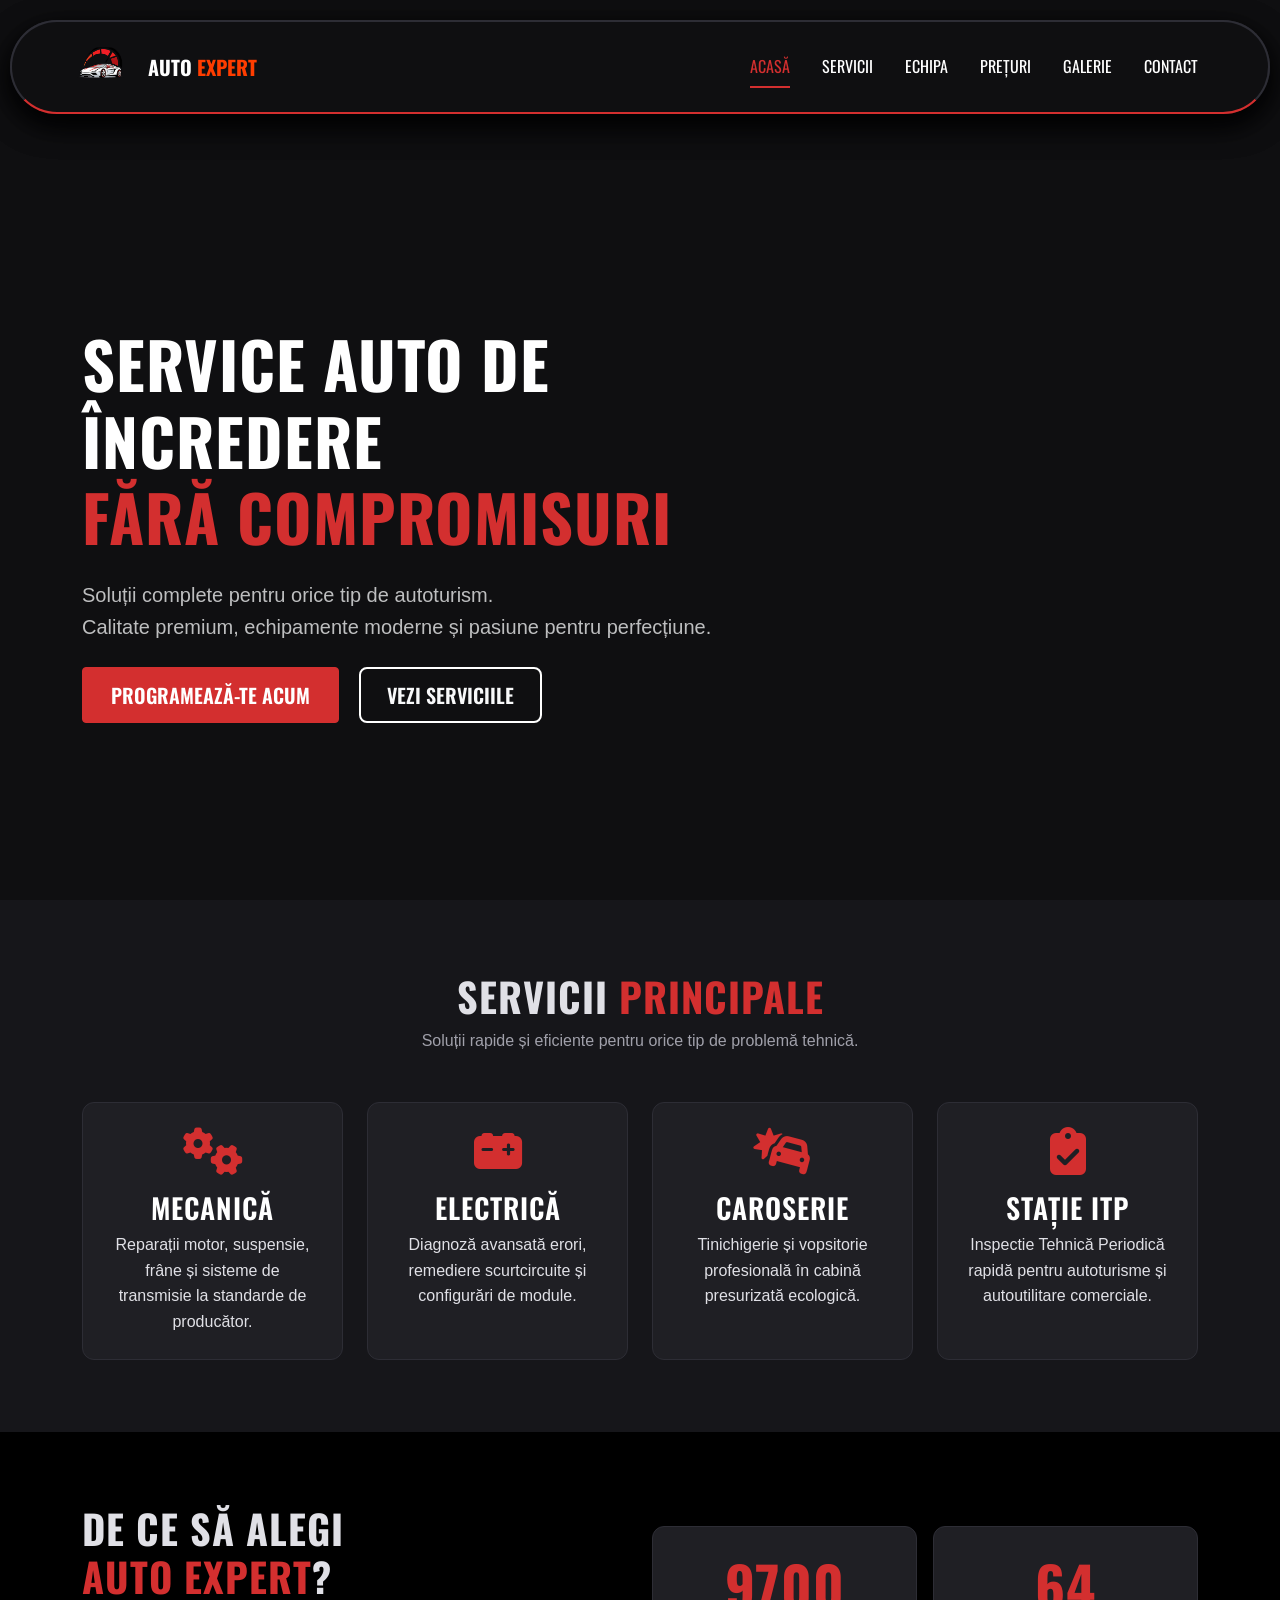
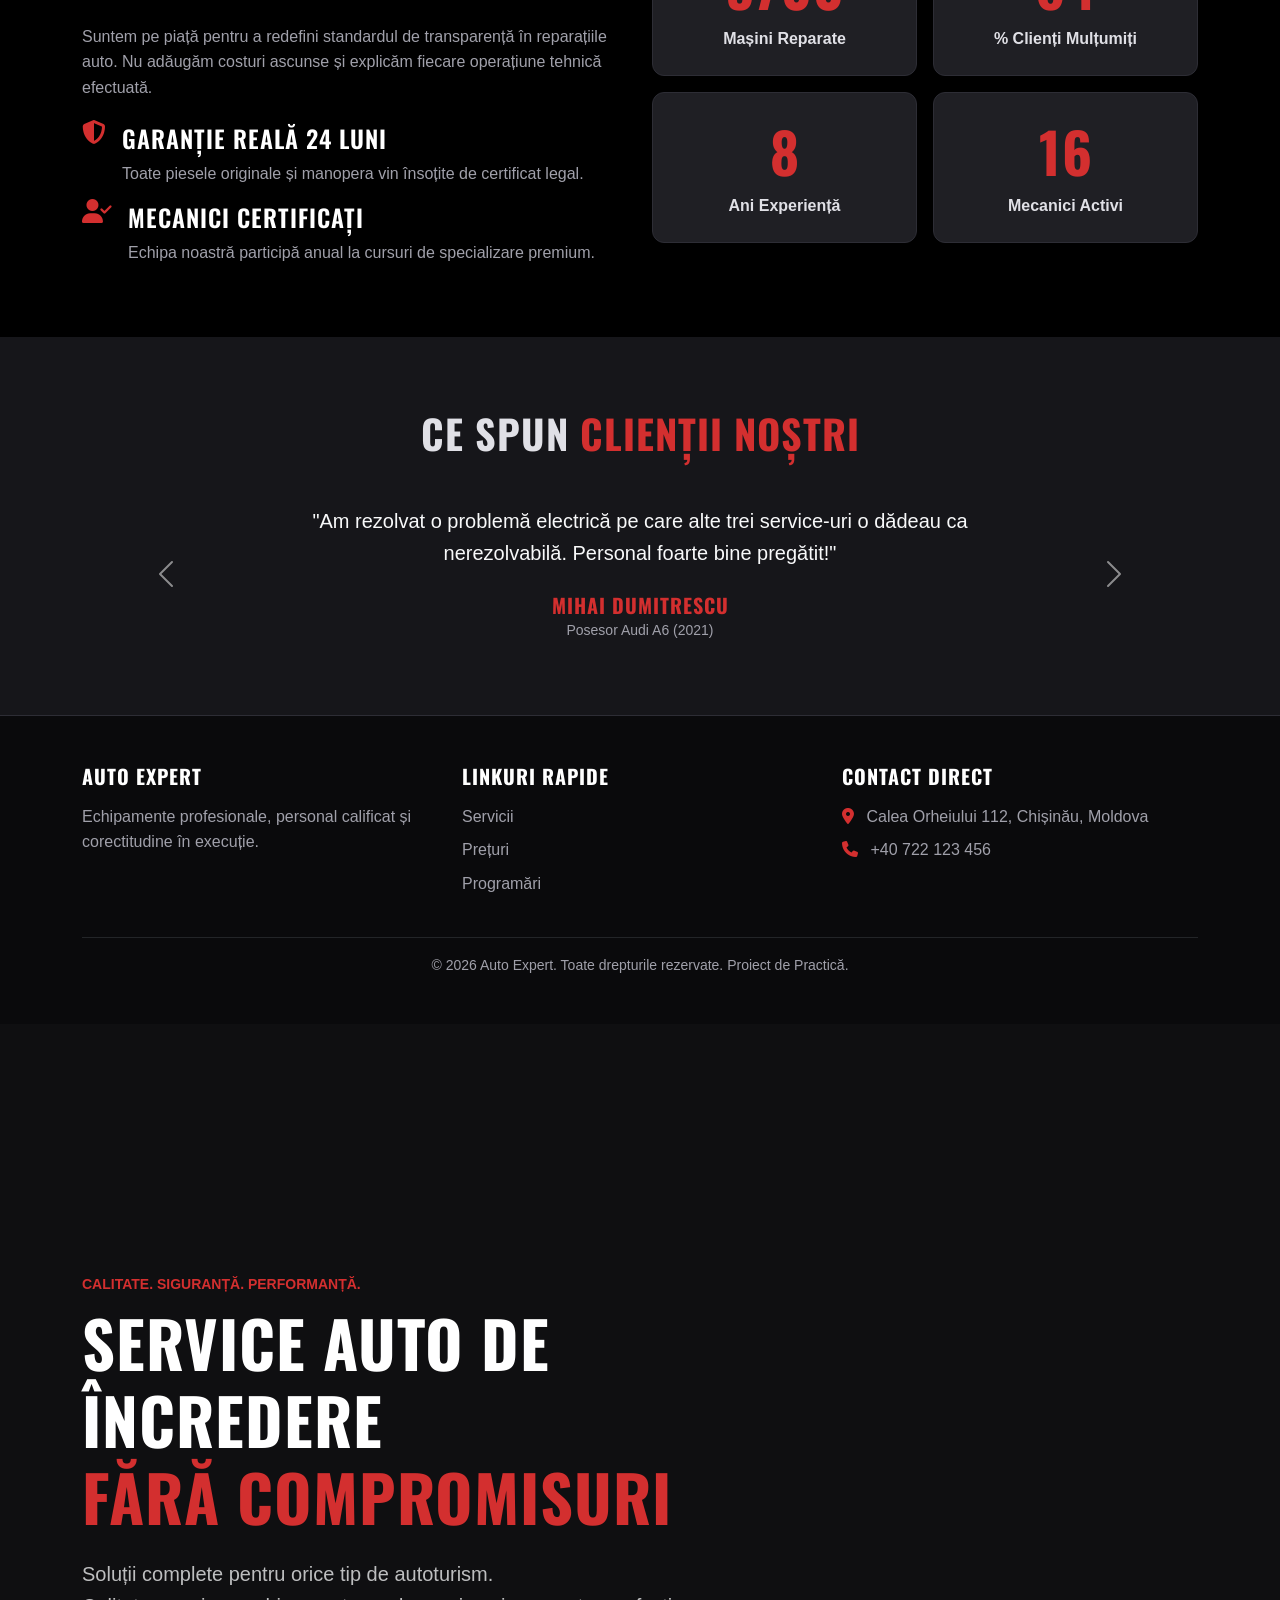
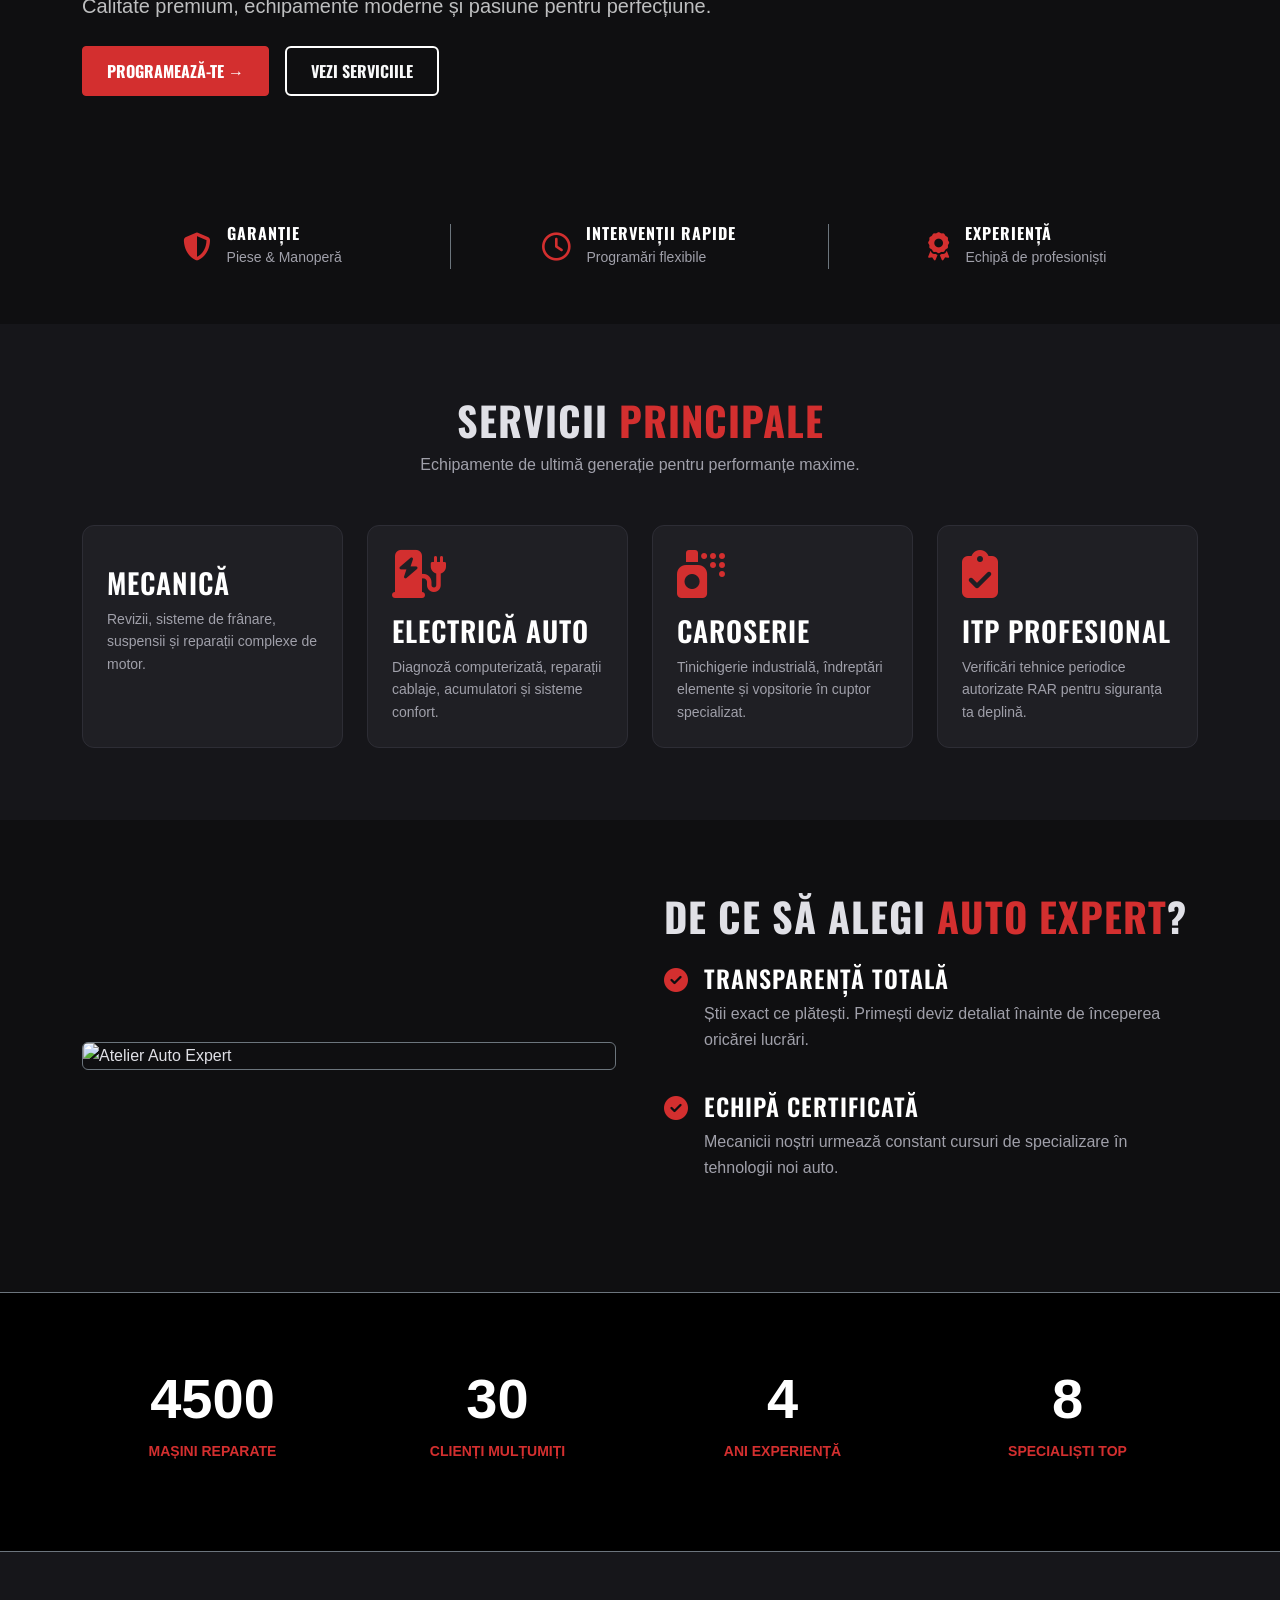
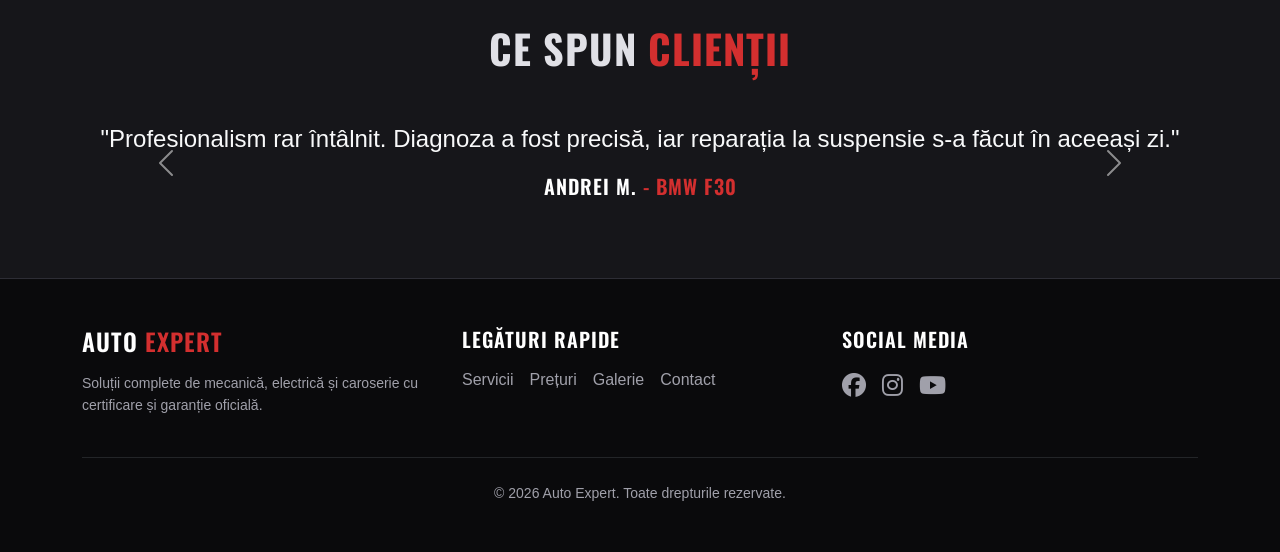
==== commit 4c346e47: "Actualizare cod" ====
--- a/index.html
+++ b/index.html
@@ -43,8 +43,14 @@
         <div class="container">
             <div class="row">
                 <div class="col-lg-8">
-                    <h1 class="display-3 fw-bold mb-3">Service Auto de Încredere <br><span class="text-primary-custom">Fără Compromisuri</span></h1>
-                    <p class="lead mb-4">Echipa noastră de experți oferă servicii complete de reparații și întreținere auto utilizând echipamente moderne de diagnoză.</p>
+                   <h1 class="display-3 fw-bold mt-2 mb-4 text-uppercase text-white">
+                        Service Auto de Încredere <br>
+                        <span class="text-primary-custom">Fără Compromisuri</span>
+                    </h1>
+                    <p class="lead text-light opacity-75 mb-4">
+                        Soluții complete pentru orice tip de autoturism.<br>
+                        Calitate premium, echipamente moderne și pasiune pentru perfecțiune.
+                    </p>
                     <a href="contact.html" class="btn btn-primary-custom btn-lg me-3">Programează-te acum</a>
                     <a href="services.html" class="btn btn-outline-light btn-lg">Vezi Serviciile</a>
                 </div>
@@ -193,12 +199,249 @@
                 </div>
                 <div class="col-md-4">
                     <h5 class="fw-bold mb-3">Contact Direct</h5>
-                    <p class="text-muted mb-2"><i class="fa-solid fa-location-dot text-primary-custom me-2"></i> Calea Orheiului 112, Chișinău, Moldova</p>
+                    <p class="text-muted mb-2"><i class="fa-solid fa-location-dot text-primary-custom me-2"></i>  Calea Orheiului 112, Chișinău, Moldova</p>
                     <p class="text-muted mb-2"><i class="fa-solid fa-phone text-primary-custom me-2"></i> +40 722 123 456</p>
                 </div>
             </div>
             <hr class="border-secondary mt-4">
             <div class="text-center text-muted small">&copy; 2026 Auto Expert. Toate drepturile rezervate. Proiect de Practică.</div>
+        </div>
+    </footer>
+
+    <button id="backToTop" aria-label="Mergi în sus"><i class="fa-solid fa-arrow-up"></i></button>
+
+    <script src="https://cdn.jsdelivr.net/npm/bootstrap@5.3.2/dist/js/bootstrap.bundle.min.js"></script>
+    <script src="js/main.js"></script>
+</body>
+</html><!DOCTYPE html>
+<html lang="ro">
+<head>
+    <meta charset="UTF-8">
+    <meta name="viewport" content="width=device-width, initial-scale=1.0">
+    <title>Auto Expert | Service Auto Profesional</title>
+    <meta name="description" content="Service auto de încredere fără compromisuri. Calitate premium, echipamente moderne și pasiune pentru perfecțiune.">
+    <link href="https://cdn.jsdelivr.net/npm/bootstrap@5.3.2/dist/css/bootstrap.min.css" rel="stylesheet">
+    <link href="https://cdnjs.cloudflare.com/ajax/libs/font-awesome/6.4.2/css/all.min.css" rel="stylesheet">
+    <link rel="stylesheet" href="css/style.css">
+</head>
+<body>
+
+    <nav class="navbar navbar-expand-lg navbar-dark fixed-top navbar-premium-capsule" aria-label="Meniu Principal">
+        <div class="container-fluid px-lg-4">
+            <a class="navbar-brand premium-brand-flex" href="index.html">
+                <img src="./img/logo/logo.svg" alt="Auto Expert Logo" class="logo-premium-vector">
+                <span class="brand-text-digital">AUTO <span class="brand-text-red">EXPERT</span></span>
+            </a>
+            <button class="navbar-toggler" type="button" data-bs-toggle="collapse" data-bs-target="#mainNavbar" aria-controls="mainNavbar" aria-expanded="false" aria-label="Afișează meniul">
+                <span class="navbar-toggler-icon"></span>
+            </button>
+            <div class="collapse navbar-collapse" id="mainNavbar">
+                <ul class="navbar-nav ms-auto mb-2 mb-lg-0">
+                    <li class="nav-item"><a class="nav-link active" href="index.html">Acasă</a></li>
+                    <li class="nav-item"><a class="nav-link" href="services.html">Servicii</a></li>
+                    <li class="nav-item"><a class="nav-link" href="team.html">Echipa</a></li>
+                    <li class="nav-item"><a class="nav-link" href="prices.html">Prețuri</a></li>
+                    <li class="nav-item"><a class="nav-link" href="gallery.html">Galerie</a></li>
+                    <li class="nav-item"><a class="nav-link" href="contact.html">Contact</a></li>
+                </ul>
+            </div>
+        </div>
+    </nav>
+
+    <section class="hero-section text-white d-flex align-items-center position-relative">
+        <div class="container z-index-1">
+            <div class="row">
+                <div class="col-lg-7 py-5">
+                    <span class="text-primary-custom fw-bold text-uppercase tracking-wider small">Calitate. Siguranță. Performanță.</span>
+                    <h1 class="display-3 fw-bold mt-2 mb-4 text-uppercase text-white">
+                        Service Auto de Încredere <br>
+                        <span class="text-primary-custom">Fără Compromisuri</span>
+                    </h1>
+                    <p class="lead text-light opacity-75 mb-4">
+                        Soluții complete pentru orice tip de autoturism.<br>
+                        Calitate premium, echipamente moderne și pasiune pentru perfecțiune.
+                    </p>
+                    <div class="d-flex gap-3 mb-5">
+                        <a href="contact.html" class="btn btn-primary-custom px-4 py-2.5 fw-bold text-uppercase">Programează-te &rarr;</a>
+                        <a href="services.html" class="btn btn-outline-light px-4 py-2.5 fw-bold text-uppercase">Vezi serviciile</a>
+                    </div>
+                </div>
+            </div>
+
+            <div class="row benefits-bar text-center py-3 g-3 align-items-center mt-auto">
+                <div class="col-md-4 border-end border-secondary border-opacity-20">
+                    <div class="d-flex align-items-center justify-content-center gap-3">
+                        <i class="fa-solid fa-shield-halved text-primary-custom fs-3"></i>
+                        <div class="text-start">
+                            <h6 class="mb-0 fw-bold">GARANȚIE</h6>
+                            <small class="text-muted">Piese & Manoperă</small>
+                        </div>
+                    </div>
+                </div>
+                <div class="col-md-4 border-end border-secondary border-opacity-20">
+                    <div class="d-flex align-items-center justify-content-center gap-3">
+                        <i class="fa-regular fa-clock text-primary-custom fs-3"></i>
+                        <div class="text-start">
+                            <h6 class="mb-0 fw-bold">INTERVENȚII RAPIDE</h6>
+                            <small class="text-muted">Programări flexibile</small>
+                        </div>
+                    </div>
+                </div>
+                <div class="col-md-4">
+                    <div class="d-flex align-items-center justify-content-center gap-3">
+                        <i class="fa-solid fa-award text-primary-custom fs-3"></i>
+                        <div class="text-start">
+                            <h6 class="mb-0 fw-bold">EXPERIENȚĂ</h6>
+                            <small class="text-muted">Echipă de profesioniști</small>
+                        </div>
+                    </div>
+                </div>
+            </div>
+        </div>
+    </section>
+
+    <section class="py-5 bg-dark-section">
+        <div class="container py-4">
+            <div class="text-center mb-5">
+                <h2 class="h1 fw-bold">Servicii <span class="text-primary-custom">Principale</span></h2>
+                <p class="text-muted">Echipamente de ultimă generație pentru performanțe maxime.</p>
+            </div>
+            <div class="row g-4">
+                <div class="col-md-6 col-lg-3">
+                    <div class="card h-100 p-4">
+                        <i class="fa-solid fa-car-wrench text-primary-custom display-5 mb-3"></i>
+                        <h3>Mecanică</h3>
+                        <p class="small text-muted mb-0">Revizii, sisteme de frânare, suspensii și reparații complexe de motor.</p>
+                    </div>
+                </div>
+                <div class="col-md-6 col-lg-3">
+                    <div class="card h-100 p-4">
+                        <i class="fa-solid fa-charging-station text-primary-custom display-5 mb-3"></i>
+                        <h3>Electrică Auto</h3>
+                        <p class="small text-muted mb-0">Diagnoză computerizată, reparații cablaje, acumulatori și sisteme confort.</p>
+                    </div>
+                </div>
+                <div class="col-md-6 col-lg-3">
+                    <div class="card h-100 p-4">
+                        <i class="fa-solid fa-spray-can text-primary-custom display-5 mb-3"></i>
+                        <h3>Caroserie</h3>
+                        <p class="small text-muted mb-0">Tinichigerie industrială, îndreptări elemente și vopsitorie în cuptor specializat.</p>
+                    </div>
+                </div>
+                <div class="col-md-6 col-lg-3">
+                    <div class="card h-100 p-4">
+                        <i class="fa-solid fa-clipboard-check text-primary-custom display-5 mb-3"></i>
+                        <h3>ITP Profesional</h3>
+                        <p class="small text-muted mb-0">Verificări tehnice periodice autorizate RAR pentru siguranța ta deplină.</p>
+                    </div>
+                </div>
+            </div>
+        </div>
+    </section>
+
+    <section class="py-5">
+        <div class="container py-4">
+            <div class="row align-items-center g-5">
+                <div class="col-lg-6">
+                    <img src="img/about.jpg" alt="Atelier Auto Expert" class="img-fluid rounded border border-secondary">
+                </div>
+                <div class="col-lg-6">
+                    <h2 class="h1 fw-bold mb-4">DE CE SĂ ALEGI <span class="text-primary-custom">AUTO EXPERT</span>?</h2>
+                    <ul class="list-unstyled">
+                        <li class="mb-4 d-flex align-items-start gap-3">
+                            <i class="fa-solid fa-circle-check text-primary-custom fs-4 mt-1"></i>
+                            <div>
+                                <h4>Transparență Totală</h4>
+                                <p class="text-muted">Știi exact ce plătești. Primești deviz detaliat înainte de începerea oricărei lucrări.</p>
+                            </div>
+                        </li>
+                        <li class="mb-4 d-flex align-items-start gap-3">
+                            <i class="fa-solid fa-circle-check text-primary-custom fs-4 mt-1"></i>
+                            <div>
+                                <h4>Echipă Certificată</h4>
+                                <p class="text-muted">Mecanicii noștri urmează constant cursuri de specializare în tehnologii noi auto.</p>
+                            </div>
+                        </li>
+                    </ul>
+                </div>
+            </div>
+        </div>
+    </section>
+
+    <section class="py-5 bg-black border-top border-bottom border-secondary border-opacity-20">
+        <div class="container py-4">
+            <div class="row text-center g-4">
+                <div class="col-6 col-md-3">
+                    <span class="display-4 fw-bold text-white counter-val" data-target="15000">0</span>
+                    <p class="text-primary-custom fw-bold text-uppercase small mt-2">Mașini Reparate</p>
+                </div>
+                <div class="col-6 col-md-3">
+                    <span class="display-4 fw-bold text-white counter-val" data-target="98">0</span>
+                    <p class="text-primary-custom fw-bold text-uppercase small mt-2">Clienți Mulțumiți</p>
+                </div>
+                <div class="col-6 col-md-3">
+                    <span class="display-4 fw-bold text-white counter-val" data-target="12">0</span>
+                    <p class="text-primary-custom fw-bold text-uppercase small mt-2">Ani Experiență</p>
+                </div>
+                <div class="col-6 col-md-3">
+                    <span class="display-4 fw-bold text-white counter-val" data-target="24">0</span>
+                    <p class="text-primary-custom fw-bold text-uppercase small mt-2">Specialiști Top</p>
+                </div>
+            </div>
+        </div>
+    </section>
+
+    <section class="py-5 bg-dark-section">
+        <div class="container py-4">
+            <h2 class="text-center h1 fw-bold mb-5">Ce Spun <span class="text-primary-custom">Clienții</span></h2>
+            <div id="testimonialCarousel" class="carousel slide" data-bs-ride="carousel">
+                <div class="carousel-inner text-center max-w-750 mx-auto">
+                    <div class="carousel-item active">
+                        <p class="fs-4 italic text-light">"Profesionalism rar întâlnit. Diagnoza a fost precisă, iar reparația la suspensie s-a făcut în aceeași zi."</p>
+                        <h5 class="mt-3 text-white">Andrei M. <span class="text-primary-custom text-sm">- BMW F30</span></h5>
+                    </div>
+                    <div class="carousel-item">
+                        <p class="fs-4 italic text-light">"Recomand cu încredere pentru vopsitorie. Pragul și portiera arată impecabil, fără diferențe de culoare."</p>
+                        <h5 class="mt-3 text-white">Elena R. <span class="text-primary-custom text-sm">- Audi A4</span></h5>
+                    </div>
+                </div>
+                <button class="carousel-control-prev" type="button" data-bs-target="#testimonialCarousel" data-bs-slide="prev">
+                    <span class="carousel-control-prev-icon" aria-hidden="true"></span>
+                </button>
+                <button class="carousel-control-next" type="button" data-bs-target="#testimonialCarousel" data-bs-slide="next">
+                    <span class="carousel-control-next-icon" aria-hidden="true"></span>
+                </button>
+            </div>
+        </div>
+    </section>
+
+    <footer class="py-5 text-white">
+        <div class="container">
+            <div class="row g-4 text-start text-md-center text-lg-start">
+                <div class="col-lg-4">
+                    <h4 class="mb-3 text-white">AUTO <span class="text-primary-custom">EXPERT</span></h4>
+                    <p class="text-muted small">Soluții complete de mecanică, electrică și caroserie cu certificare și garanție oficială.</p>
+                </div>
+                <div class="col-md-6 col-lg-4">
+                    <h5 class="mb-3 text-white text-uppercase">Legături Rapide</h5>
+                    <ul class="list-unstyled d-flex flex-wrap gap-3 justify-content-start justify-content-md-center justify-content-lg-start">
+                        <li><a href="services.html" class="text-muted text-decoration-none">Servicii</a></li>
+                        <li><a href="prices.html" class="text-muted text-decoration-none">Prețuri</a></li>
+                        <li><a href="gallery.html" class="text-muted text-decoration-none">Galerie</a></li>
+                        <li><a href="contact.html" class="text-muted text-decoration-none">Contact</a></li>
+                    </ul>
+                </div>
+                <div class="col-md-6 col-lg-4">
+                    <h5 class="mb-3 text-white text-uppercase">Social Media</h5>
+                    <div class="d-flex gap-3 justify-content-start justify-content-md-center justify-content-lg-start">
+                        <a href="#" class="text-muted fs-4"><i class="fa-brands fa-facebook"></i></a>
+                        <a href="#" class="text-muted fs-4"><i class="fa-brands fa-instagram"></i></a>
+                        <a href="#" class="text-muted fs-4"><i class="fa-brands fa-youtube"></i></a>
+                    </div>
+                </div>
+            </div>
+            <hr class="border-secondary my-4">
+            <div class="text-center text-muted small">&copy; 2026 Auto Expert. Toate drepturile rezervate.</div>
         </div>
     </footer>
 
--- a/css/style.css
+++ b/css/style.css
@@ -3,6 +3,7 @@
 :root {
     --primary: #D32F2F;
     --primary-hover: #B71C1C;
+    --accent-metallic: #78909C;
     --dark: #0F0F11;
     --section: #16161A;
     --card: #1F1F24;
@@ -20,7 +21,7 @@
 }
 
 body {
-    font-family: 'Roboto', sans-serif;
+    font-family: 'Roboto Condensed', sans-serif;
     background-color: var(--dark);
     color: var(--text-body);
     line-height: 1.6;
@@ -50,7 +51,6 @@
     padding-top: 140px !important;
     padding-bottom: 80px;
 }
-
 /*navbar*/
 .navbar.navbar-premium-capsule {
     background-color: var(--dark) !important; 
@@ -60,20 +60,18 @@
     box-shadow: 0 10px 30px rgba(0, 0, 0, 0.8);
     transition: all 0.3s ease;
 }
-
-/*capsula rotunda ecrane mari */
+/* ecrane mari */
 @media (min-width: 992px) {
     .navbar.navbar-premium-capsule {
         top: 20px !important;
         max-width: 1260px;
         margin: 0 auto;
-        border-radius: 50px !important; /* Margini rotunjite pronunțate */
+        border-radius: 50px !important; /* Margini rotunjite*/
         border: 2px solid var(--border) !important;
-        border-bottom: 2px solid var(--primary) !important; /* Linie roșie la bază */
+        border-bottom: 2px solid var(--primary) !important; /* Linie rosie */
         padding: 5px 30px; 
     }
 }
-
 /* Logo/text/imagine */
 .premium-brand-flex {
     display: flex;
@@ -81,17 +79,14 @@
     gap: 12px;
     text-decoration: none;
 }
-
 .logo-premium-vector {
     height: 70px; 
     width: auto;
     transition: transform 0.55s ease;
 }
-
 .premium-brand-flex:hover .logo-premium-vector {
     transform: scale(1.05);
 }
-
 .brand-text-digital {
     font-family: 'Oswald', sans-serif;
     font-size: 1.25rem;
@@ -99,11 +94,9 @@
     color: var(--text) !important;
     line-height: 1;
 }
-
 .brand-text-red {
     color: #FF3D00 !important;
 }
-
 /* Link-uri/hover effect */
 .navbar-nav .nav-link {
     font-family: 'Oswald', sans-serif;
@@ -114,12 +107,10 @@
     position: relative;
     transition: color 0.3s ease;
 }
-
 .navbar-nav .nav-link:hover,
 .navbar-nav .nav-link.active {
     color: var(--primary) !important;
 }
-
 @media (min-width: 1200px) {
     .navbar-nav .nav-link::after {
         content: '';
@@ -136,7 +127,6 @@
         width: calc(100% - 32px);
     }
 }
-
 .navbar-toggler {
     border: 1px solid var(--primary);
     padding: 6px 10px;
@@ -241,13 +231,11 @@
     object-fit: cover;
     width: 100%;
 }
-
 /*preturi/team */
 .table-dark {
     --bs-table-bg: var(--card) !important;
     border-color: var(--border) !important;
 }
-
 #pricesTable th {
     font-family: 'Oswald', sans-serif;
     text-transform: uppercase;
@@ -256,29 +244,24 @@
     padding: 16px;
     border-bottom: 2px solid var(--primary);
 }
-
 #pricesTable td {
     padding: 16px;
     color: var(--text-body) !important;
 }
-
 #pricesTable tr:hover td {
     color: var(--text) !important;
 }
-
 .team-member-name {
     color: var(--text) !important;
     font-family: 'Oswald', sans-serif;
     font-size: 1.4rem;
 }
-
 .team-member-role {
     color: var(--primary) !important;
     font-weight: 700;
     text-transform: uppercase;
     font-size: .9rem;
 }
-
 /* formulare */
 .form-control, .form-select, input[type="date"] {
     background-color: var(--dark) !important;
@@ -288,18 +271,15 @@
     border-radius: 6px;
     transition: all 0.3s ease;
 }
-
 .form-control:focus, .form-select:focus {
     border-color: var(--primary) !important;
     box-shadow: var(--glow) !important;
 }
-
 /*footer/back to top*/
 footer {
     background-color: #0A0A0C;
     border-top: 1px solid var(--border);
 }
-
 #backToTop {
     position: fixed;
     bottom: 25px;
@@ -317,7 +297,6 @@
     box-shadow: var(--glow);
     transition: all 0.2s ease;
 }
-
 #backToTop:hover {
     background-color: var(--primary-hover);
     transform: scale(1.1);
--- a/css/style.css
+++ b/css/style.css
@@ -3,6 +3,7 @@
 :root {
     --primary: #D32F2F;
     --primary-hover: #B71C1C;
+    --accent-metallic: #78909C;
     --dark: #0F0F11;
     --section: #16161A;
     --card: #1F1F24;
@@ -20,7 +21,7 @@
 }
 
 body {
-    font-family: 'Roboto', sans-serif;
+    font-family: 'Roboto Condensed', sans-serif;
     background-color: var(--dark);
     color: var(--text-body);
     line-height: 1.6;
@@ -50,7 +51,6 @@
     padding-top: 140px !important;
     padding-bottom: 80px;
 }
-
 /*navbar*/
 .navbar.navbar-premium-capsule {
     background-color: var(--dark) !important; 
@@ -60,20 +60,18 @@
     box-shadow: 0 10px 30px rgba(0, 0, 0, 0.8);
     transition: all 0.3s ease;
 }
-
-/*capsula rotunda ecrane mari */
+/* ecrane mari */
 @media (min-width: 992px) {
     .navbar.navbar-premium-capsule {
         top: 20px !important;
         max-width: 1260px;
         margin: 0 auto;
-        border-radius: 50px !important; /* Margini rotunjite pronunțate */
+        border-radius: 50px !important; /* Margini rotunjite*/
         border: 2px solid var(--border) !important;
-        border-bottom: 2px solid var(--primary) !important; /* Linie roșie la bază */
+        border-bottom: 2px solid var(--primary) !important; /* Linie rosie */
         padding: 5px 30px; 
     }
 }
-
 /* Logo/text/imagine */
 .premium-brand-flex {
     display: flex;
@@ -81,17 +79,14 @@
     gap: 12px;
     text-decoration: none;
 }
-
 .logo-premium-vector {
     height: 70px; 
     width: auto;
     transition: transform 0.55s ease;
 }
-
 .premium-brand-flex:hover .logo-premium-vector {
     transform: scale(1.05);
 }
-
 .brand-text-digital {
     font-family: 'Oswald', sans-serif;
     font-size: 1.25rem;
@@ -99,11 +94,9 @@
     color: var(--text) !important;
     line-height: 1;
 }
-
 .brand-text-red {
     color: #FF3D00 !important;
 }
-
 /* Link-uri/hover effect */
 .navbar-nav .nav-link {
     font-family: 'Oswald', sans-serif;
@@ -114,12 +107,10 @@
     position: relative;
     transition: color 0.3s ease;
 }
-
 .navbar-nav .nav-link:hover,
 .navbar-nav .nav-link.active {
     color: var(--primary) !important;
 }
-
 @media (min-width: 1200px) {
     .navbar-nav .nav-link::after {
         content: '';
@@ -136,7 +127,6 @@
         width: calc(100% - 32px);
     }
 }
-
 .navbar-toggler {
     border: 1px solid var(--primary);
     padding: 6px 10px;
@@ -241,13 +231,11 @@
     object-fit: cover;
     width: 100%;
 }
-
 /*preturi/team */
 .table-dark {
     --bs-table-bg: var(--card) !important;
     border-color: var(--border) !important;
 }
-
 #pricesTable th {
     font-family: 'Oswald', sans-serif;
     text-transform: uppercase;
@@ -256,29 +244,24 @@
     padding: 16px;
     border-bottom: 2px solid var(--primary);
 }
-
 #pricesTable td {
     padding: 16px;
     color: var(--text-body) !important;
 }
-
 #pricesTable tr:hover td {
     color: var(--text) !important;
 }
-
 .team-member-name {
     color: var(--text) !important;
     font-family: 'Oswald', sans-serif;
     font-size: 1.4rem;
 }
-
 .team-member-role {
     color: var(--primary) !important;
     font-weight: 700;
     text-transform: uppercase;
     font-size: .9rem;
 }
-
 /* formulare */
 .form-control, .form-select, input[type="date"] {
     background-color: var(--dark) !important;
@@ -288,18 +271,15 @@
     border-radius: 6px;
     transition: all 0.3s ease;
 }
-
 .form-control:focus, .form-select:focus {
     border-color: var(--primary) !important;
     box-shadow: var(--glow) !important;
 }
-
 /*footer/back to top*/
 footer {
     background-color: #0A0A0C;
     border-top: 1px solid var(--border);
 }
-
 #backToTop {
     position: fixed;
     bottom: 25px;
@@ -317,7 +297,6 @@
     box-shadow: var(--glow);
     transition: all 0.2s ease;
 }
-
 #backToTop:hover {
     background-color: var(--primary-hover);
     transform: scale(1.1);
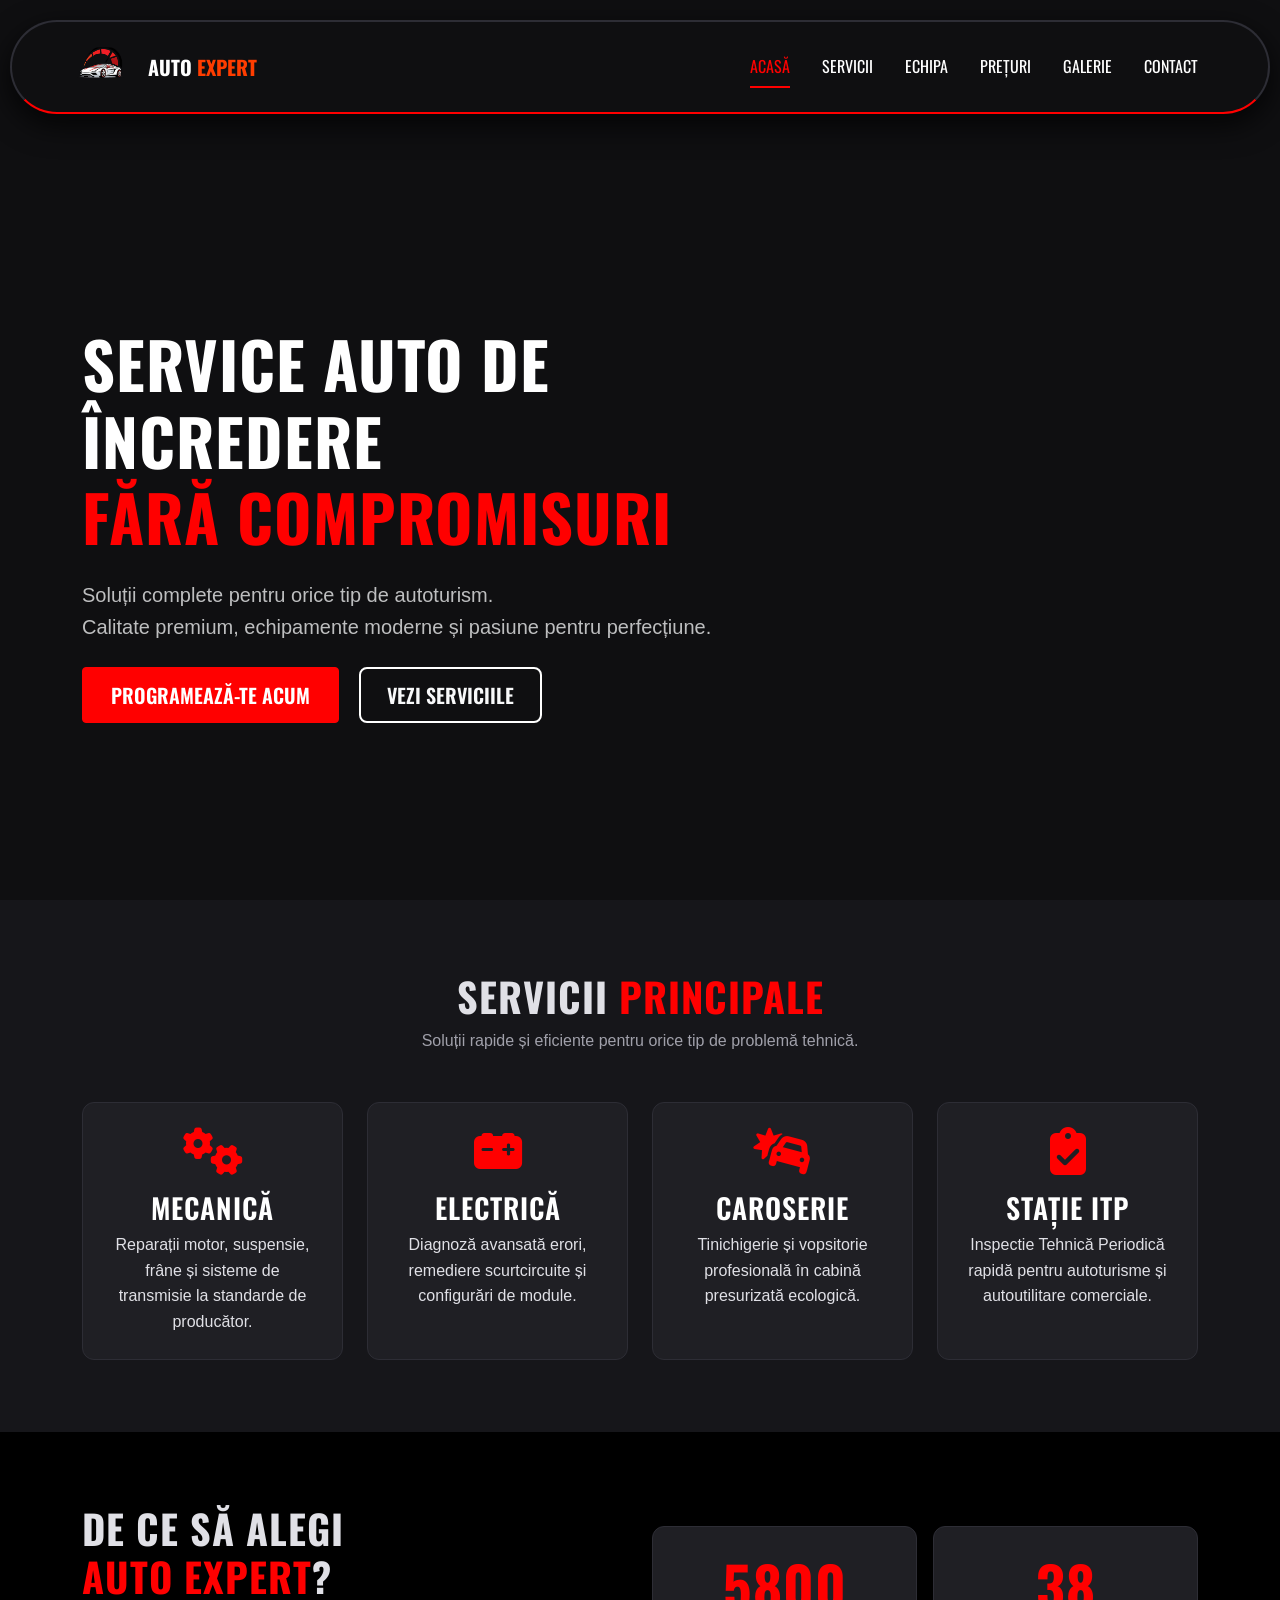
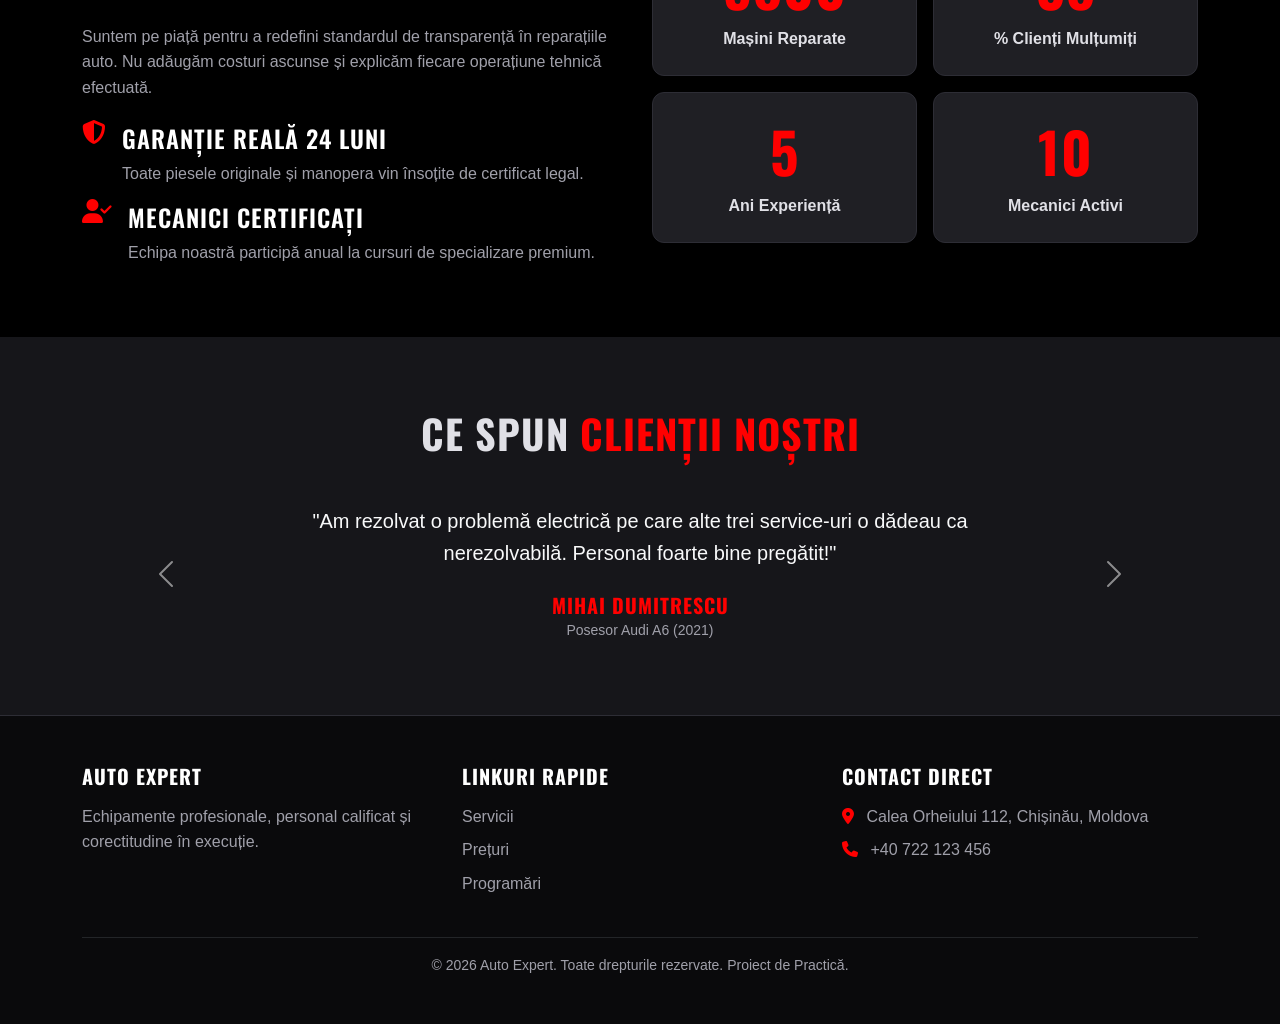
==== commit 3d070c2a: "Actualizare cod" ====
--- a/index.html
+++ b/index.html
@@ -212,242 +212,3 @@
 
     <script src="https://cdn.jsdelivr.net/npm/bootstrap@5.3.2/dist/js/bootstrap.bundle.min.js"></script>
     <script src="js/main.js"></script>
-</body>
-</html><!DOCTYPE html>
-<html lang="ro">
-<head>
-    <meta charset="UTF-8">
-    <meta name="viewport" content="width=device-width, initial-scale=1.0">
-    <title>Auto Expert | Service Auto Profesional</title>
-    <meta name="description" content="Service auto de încredere fără compromisuri. Calitate premium, echipamente moderne și pasiune pentru perfecțiune.">
-    <link href="https://cdn.jsdelivr.net/npm/bootstrap@5.3.2/dist/css/bootstrap.min.css" rel="stylesheet">
-    <link href="https://cdnjs.cloudflare.com/ajax/libs/font-awesome/6.4.2/css/all.min.css" rel="stylesheet">
-    <link rel="stylesheet" href="css/style.css">
-</head>
-<body>
-
-    <nav class="navbar navbar-expand-lg navbar-dark fixed-top navbar-premium-capsule" aria-label="Meniu Principal">
-        <div class="container-fluid px-lg-4">
-            <a class="navbar-brand premium-brand-flex" href="index.html">
-                <img src="./img/logo/logo.svg" alt="Auto Expert Logo" class="logo-premium-vector">
-                <span class="brand-text-digital">AUTO <span class="brand-text-red">EXPERT</span></span>
-            </a>
-            <button class="navbar-toggler" type="button" data-bs-toggle="collapse" data-bs-target="#mainNavbar" aria-controls="mainNavbar" aria-expanded="false" aria-label="Afișează meniul">
-                <span class="navbar-toggler-icon"></span>
-            </button>
-            <div class="collapse navbar-collapse" id="mainNavbar">
-                <ul class="navbar-nav ms-auto mb-2 mb-lg-0">
-                    <li class="nav-item"><a class="nav-link active" href="index.html">Acasă</a></li>
-                    <li class="nav-item"><a class="nav-link" href="services.html">Servicii</a></li>
-                    <li class="nav-item"><a class="nav-link" href="team.html">Echipa</a></li>
-                    <li class="nav-item"><a class="nav-link" href="prices.html">Prețuri</a></li>
-                    <li class="nav-item"><a class="nav-link" href="gallery.html">Galerie</a></li>
-                    <li class="nav-item"><a class="nav-link" href="contact.html">Contact</a></li>
-                </ul>
-            </div>
-        </div>
-    </nav>
-
-    <section class="hero-section text-white d-flex align-items-center position-relative">
-        <div class="container z-index-1">
-            <div class="row">
-                <div class="col-lg-7 py-5">
-                    <span class="text-primary-custom fw-bold text-uppercase tracking-wider small">Calitate. Siguranță. Performanță.</span>
-                    <h1 class="display-3 fw-bold mt-2 mb-4 text-uppercase text-white">
-                        Service Auto de Încredere <br>
-                        <span class="text-primary-custom">Fără Compromisuri</span>
-                    </h1>
-                    <p class="lead text-light opacity-75 mb-4">
-                        Soluții complete pentru orice tip de autoturism.<br>
-                        Calitate premium, echipamente moderne și pasiune pentru perfecțiune.
-                    </p>
-                    <div class="d-flex gap-3 mb-5">
-                        <a href="contact.html" class="btn btn-primary-custom px-4 py-2.5 fw-bold text-uppercase">Programează-te &rarr;</a>
-                        <a href="services.html" class="btn btn-outline-light px-4 py-2.5 fw-bold text-uppercase">Vezi serviciile</a>
-                    </div>
-                </div>
-            </div>
-
-            <div class="row benefits-bar text-center py-3 g-3 align-items-center mt-auto">
-                <div class="col-md-4 border-end border-secondary border-opacity-20">
-                    <div class="d-flex align-items-center justify-content-center gap-3">
-                        <i class="fa-solid fa-shield-halved text-primary-custom fs-3"></i>
-                        <div class="text-start">
-                            <h6 class="mb-0 fw-bold">GARANȚIE</h6>
-                            <small class="text-muted">Piese & Manoperă</small>
-                        </div>
-                    </div>
-                </div>
-                <div class="col-md-4 border-end border-secondary border-opacity-20">
-                    <div class="d-flex align-items-center justify-content-center gap-3">
-                        <i class="fa-regular fa-clock text-primary-custom fs-3"></i>
-                        <div class="text-start">
-                            <h6 class="mb-0 fw-bold">INTERVENȚII RAPIDE</h6>
-                            <small class="text-muted">Programări flexibile</small>
-                        </div>
-                    </div>
-                </div>
-                <div class="col-md-4">
-                    <div class="d-flex align-items-center justify-content-center gap-3">
-                        <i class="fa-solid fa-award text-primary-custom fs-3"></i>
-                        <div class="text-start">
-                            <h6 class="mb-0 fw-bold">EXPERIENȚĂ</h6>
-                            <small class="text-muted">Echipă de profesioniști</small>
-                        </div>
-                    </div>
-                </div>
-            </div>
-        </div>
-    </section>
-
-    <section class="py-5 bg-dark-section">
-        <div class="container py-4">
-            <div class="text-center mb-5">
-                <h2 class="h1 fw-bold">Servicii <span class="text-primary-custom">Principale</span></h2>
-                <p class="text-muted">Echipamente de ultimă generație pentru performanțe maxime.</p>
-            </div>
-            <div class="row g-4">
-                <div class="col-md-6 col-lg-3">
-                    <div class="card h-100 p-4">
-                        <i class="fa-solid fa-car-wrench text-primary-custom display-5 mb-3"></i>
-                        <h3>Mecanică</h3>
-                        <p class="small text-muted mb-0">Revizii, sisteme de frânare, suspensii și reparații complexe de motor.</p>
-                    </div>
-                </div>
-                <div class="col-md-6 col-lg-3">
-                    <div class="card h-100 p-4">
-                        <i class="fa-solid fa-charging-station text-primary-custom display-5 mb-3"></i>
-                        <h3>Electrică Auto</h3>
-                        <p class="small text-muted mb-0">Diagnoză computerizată, reparații cablaje, acumulatori și sisteme confort.</p>
-                    </div>
-                </div>
-                <div class="col-md-6 col-lg-3">
-                    <div class="card h-100 p-4">
-                        <i class="fa-solid fa-spray-can text-primary-custom display-5 mb-3"></i>
-                        <h3>Caroserie</h3>
-                        <p class="small text-muted mb-0">Tinichigerie industrială, îndreptări elemente și vopsitorie în cuptor specializat.</p>
-                    </div>
-                </div>
-                <div class="col-md-6 col-lg-3">
-                    <div class="card h-100 p-4">
-                        <i class="fa-solid fa-clipboard-check text-primary-custom display-5 mb-3"></i>
-                        <h3>ITP Profesional</h3>
-                        <p class="small text-muted mb-0">Verificări tehnice periodice autorizate RAR pentru siguranța ta deplină.</p>
-                    </div>
-                </div>
-            </div>
-        </div>
-    </section>
-
-    <section class="py-5">
-        <div class="container py-4">
-            <div class="row align-items-center g-5">
-                <div class="col-lg-6">
-                    <img src="img/about.jpg" alt="Atelier Auto Expert" class="img-fluid rounded border border-secondary">
-                </div>
-                <div class="col-lg-6">
-                    <h2 class="h1 fw-bold mb-4">DE CE SĂ ALEGI <span class="text-primary-custom">AUTO EXPERT</span>?</h2>
-                    <ul class="list-unstyled">
-                        <li class="mb-4 d-flex align-items-start gap-3">
-                            <i class="fa-solid fa-circle-check text-primary-custom fs-4 mt-1"></i>
-                            <div>
-                                <h4>Transparență Totală</h4>
-                                <p class="text-muted">Știi exact ce plătești. Primești deviz detaliat înainte de începerea oricărei lucrări.</p>
-                            </div>
-                        </li>
-                        <li class="mb-4 d-flex align-items-start gap-3">
-                            <i class="fa-solid fa-circle-check text-primary-custom fs-4 mt-1"></i>
-                            <div>
-                                <h4>Echipă Certificată</h4>
-                                <p class="text-muted">Mecanicii noștri urmează constant cursuri de specializare în tehnologii noi auto.</p>
-                            </div>
-                        </li>
-                    </ul>
-                </div>
-            </div>
-        </div>
-    </section>
-
-    <section class="py-5 bg-black border-top border-bottom border-secondary border-opacity-20">
-        <div class="container py-4">
-            <div class="row text-center g-4">
-                <div class="col-6 col-md-3">
-                    <span class="display-4 fw-bold text-white counter-val" data-target="15000">0</span>
-                    <p class="text-primary-custom fw-bold text-uppercase small mt-2">Mașini Reparate</p>
-                </div>
-                <div class="col-6 col-md-3">
-                    <span class="display-4 fw-bold text-white counter-val" data-target="98">0</span>
-                    <p class="text-primary-custom fw-bold text-uppercase small mt-2">Clienți Mulțumiți</p>
-                </div>
-                <div class="col-6 col-md-3">
-                    <span class="display-4 fw-bold text-white counter-val" data-target="12">0</span>
-                    <p class="text-primary-custom fw-bold text-uppercase small mt-2">Ani Experiență</p>
-                </div>
-                <div class="col-6 col-md-3">
-                    <span class="display-4 fw-bold text-white counter-val" data-target="24">0</span>
-                    <p class="text-primary-custom fw-bold text-uppercase small mt-2">Specialiști Top</p>
-                </div>
-            </div>
-        </div>
-    </section>
-
-    <section class="py-5 bg-dark-section">
-        <div class="container py-4">
-            <h2 class="text-center h1 fw-bold mb-5">Ce Spun <span class="text-primary-custom">Clienții</span></h2>
-            <div id="testimonialCarousel" class="carousel slide" data-bs-ride="carousel">
-                <div class="carousel-inner text-center max-w-750 mx-auto">
-                    <div class="carousel-item active">
-                        <p class="fs-4 italic text-light">"Profesionalism rar întâlnit. Diagnoza a fost precisă, iar reparația la suspensie s-a făcut în aceeași zi."</p>
-                        <h5 class="mt-3 text-white">Andrei M. <span class="text-primary-custom text-sm">- BMW F30</span></h5>
-                    </div>
-                    <div class="carousel-item">
-                        <p class="fs-4 italic text-light">"Recomand cu încredere pentru vopsitorie. Pragul și portiera arată impecabil, fără diferențe de culoare."</p>
-                        <h5 class="mt-3 text-white">Elena R. <span class="text-primary-custom text-sm">- Audi A4</span></h5>
-                    </div>
-                </div>
-                <button class="carousel-control-prev" type="button" data-bs-target="#testimonialCarousel" data-bs-slide="prev">
-                    <span class="carousel-control-prev-icon" aria-hidden="true"></span>
-                </button>
-                <button class="carousel-control-next" type="button" data-bs-target="#testimonialCarousel" data-bs-slide="next">
-                    <span class="carousel-control-next-icon" aria-hidden="true"></span>
-                </button>
-            </div>
-        </div>
-    </section>
-
-    <footer class="py-5 text-white">
-        <div class="container">
-            <div class="row g-4 text-start text-md-center text-lg-start">
-                <div class="col-lg-4">
-                    <h4 class="mb-3 text-white">AUTO <span class="text-primary-custom">EXPERT</span></h4>
-                    <p class="text-muted small">Soluții complete de mecanică, electrică și caroserie cu certificare și garanție oficială.</p>
-                </div>
-                <div class="col-md-6 col-lg-4">
-                    <h5 class="mb-3 text-white text-uppercase">Legături Rapide</h5>
-                    <ul class="list-unstyled d-flex flex-wrap gap-3 justify-content-start justify-content-md-center justify-content-lg-start">
-                        <li><a href="services.html" class="text-muted text-decoration-none">Servicii</a></li>
-                        <li><a href="prices.html" class="text-muted text-decoration-none">Prețuri</a></li>
-                        <li><a href="gallery.html" class="text-muted text-decoration-none">Galerie</a></li>
-                        <li><a href="contact.html" class="text-muted text-decoration-none">Contact</a></li>
-                    </ul>
-                </div>
-                <div class="col-md-6 col-lg-4">
-                    <h5 class="mb-3 text-white text-uppercase">Social Media</h5>
-                    <div class="d-flex gap-3 justify-content-start justify-content-md-center justify-content-lg-start">
-                        <a href="#" class="text-muted fs-4"><i class="fa-brands fa-facebook"></i></a>
-                        <a href="#" class="text-muted fs-4"><i class="fa-brands fa-instagram"></i></a>
-                        <a href="#" class="text-muted fs-4"><i class="fa-brands fa-youtube"></i></a>
-                    </div>
-                </div>
-            </div>
-            <hr class="border-secondary my-4">
-            <div class="text-center text-muted small">&copy; 2026 Auto Expert. Toate drepturile rezervate.</div>
-        </div>
-    </footer>
-
-    <button id="backToTop" aria-label="Mergi în sus"><i class="fa-solid fa-arrow-up"></i></button>
-
-    <script src="https://cdn.jsdelivr.net/npm/bootstrap@5.3.2/dist/js/bootstrap.bundle.min.js"></script>
-    <script src="js/main.js"></script>
-</body>
-</html>
--- a/css/style.css
+++ b/css/style.css
@@ -1,7 +1,7 @@
 @import url('https://fonts.googleapis.com/css2?family=Oswald:wght@400;600;700&family=Roboto:wght@300;400;500;700&display=swap');
 
 :root {
-    --primary: #D32F2F;
+    --primary: #ff0000;
     --primary-hover: #B71C1C;
     --accent-metallic: #78909C;
     --dark: #0F0F11;
@@ -13,6 +13,7 @@
     --text-muted: #A0A0AA;
     --glow: 0 0 15px rgba(211,47,47,0.4);
 }
+
 
 *, *::before, *::after {
     box-sizing: border-box;
